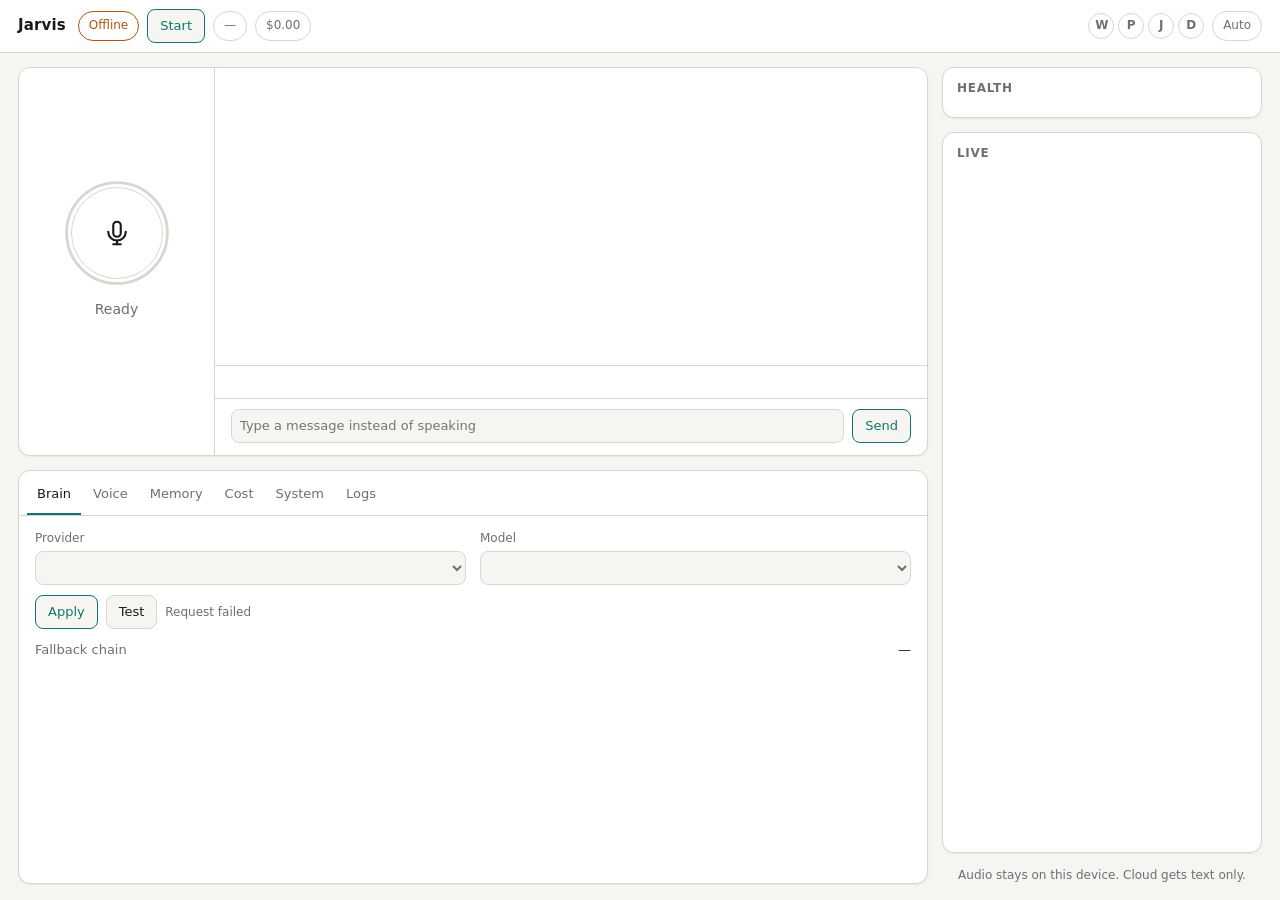
==== aium/jcode-jarvis/index.html @ b458e2fb "aium/jcode-jarvis: third validation pass, hash navigation and aria fixes" ====
<!doctype html>
<html lang="en">
<head>
<meta charset="utf-8">
<meta name="viewport" content="width=device-width, initial-scale=1, viewport-fit=cover">
<meta name="color-scheme" content="light dark">
<link rel="icon" href="data:image/svg+xml,%3Csvg xmlns='http://www.w3.org/2000/svg' viewBox='0 0 24 24'%3E%3Ccircle cx='12' cy='12' r='10' fill='%230f766e'/%3E%3C/svg%3E">
<title>Jarvis</title>
<style>
  :root {
    --bg: #f6f5f2;
    --fg: #171a1c;
    --muted: #6b7075;
    --line: #d9d6d0;
    --surface: #ffffff;
    --accent: #0f766e;
    --accent-soft: #d7efea;
    --amber: #b45309;
    --shadow: 0 1px 2px rgba(0, 0, 0, .06);
    --ease: cubic-bezier(0.23, 1, 0.32, 1);
  }
  @media (prefers-color-scheme: dark) {
    :root {
      --bg: #0f1112;
      --fg: #e8e6e1;
      --muted: #9aa0a6;
      --line: #2a2d2f;
      --surface: #171a1c;
      --accent: #2dd4bf;
      --accent-soft: #123634;
      --amber: #f59e0b;
      --shadow: none;
    }
  }
  * { box-sizing: border-box; }
  html, body { height: 100%; }
  body {
    margin: 0;
    background: var(--bg);
    color: var(--fg);
    font-family: ui-sans-serif, system-ui, -apple-system, "Segoe UI", Roboto, "Helvetica Neue", Arial, sans-serif;
    font-size: 15px;
    line-height: 1.45;
    -webkit-font-smoothing: antialiased;
    overflow: hidden;
  }
  button, input, select { font: inherit; color: inherit; }
  h2 {
    font-size: 12px;
    font-weight: 600;
    letter-spacing: .06em;
    text-transform: uppercase;
    color: var(--muted);
    margin: 0 0 8px;
  }
  .app { height: 100dvh; display: grid; grid-template-rows: auto minmax(0, 1fr); }

  /* top bar */
  .topbar {
    display: flex;
    align-items: center;
    gap: 8px;
    padding: 9px 18px;
    background: var(--surface);
    border-bottom: 1px solid var(--line);
    flex-wrap: wrap;
  }
  .brand { font-weight: 650; letter-spacing: .01em; margin: 0 4px 0 0; font-size: 15px; }
  .spacer { flex: 1; }
  .chip {
    appearance: none;
    display: inline-flex;
    align-items: center;
    gap: 6px;
    border: 1px solid var(--line);
    background: transparent;
    color: var(--muted);
    border-radius: 999px;
    min-height: 30px;
    padding: 0 10px;
    font-size: 12px;
    white-space: nowrap;
  }
  button.chip { cursor: pointer; transition: color 140ms ease, border-color 140ms ease; }
  button.chip:hover { color: var(--fg); border-color: var(--muted); }
  .chip.mono { font-variant-numeric: tabular-nums; }
  #stateChip[data-state="listening"], #stateChip[data-state="speaking"] { color: var(--accent); border-color: var(--accent); }
  #stateChip[data-state="thinking"] { color: var(--fg); }
  #stateChip[data-state="error"] { color: var(--amber); border-color: var(--amber); }
  .dots { display: flex; gap: 4px; align-items: center; }
  .dot {
    appearance: none;
    width: 26px;
    height: 26px;
    border-radius: 50%;
    border: 1px solid var(--line);
    background: transparent;
    color: var(--muted);
    font-size: 12px;
    font-weight: 600;
    cursor: pointer;
    display: grid;
    place-items: center;
    transition: color 140ms ease, border-color 140ms ease;
  }
  .dot[data-ok="true"] { color: var(--accent); border-color: var(--accent); }
  .dot[data-ok="false"] { color: var(--amber); border-color: var(--amber); }
  .dot:hover { border-color: var(--muted); }

  /* shell */
  .workspace {
    width: 100%;
    max-width: 1720px;
    margin: 0 auto;
    padding: 14px 18px 16px;
    display: grid;
    grid-template-columns: minmax(0, 1fr) 320px;
    gap: 14px;
    min-height: 0;
  }
  .workspace > .banner { grid-column: 1 / -1; }
  .main { display: grid; grid-template-rows: minmax(0, 1fr) clamp(300px, 46vh, 460px); gap: 14px; min-height: 0; }
  .card { background: var(--surface); border: 1px solid var(--line); border-radius: 12px; box-shadow: var(--shadow); }

  /* now */
  .now { display: grid; grid-template-columns: 196px minmax(0, 1fr); min-height: 0; overflow: hidden; }
  .voice-pane {
    display: flex;
    flex-direction: column;
    align-items: center;
    justify-content: center;
    gap: 10px;
    padding: 18px 14px;
    border-right: 1px solid var(--line);
    text-align: center;
  }
  .orb-wrap { position: relative; width: 112px; height: 112px; display: grid; place-items: center; }
  .level { position: absolute; inset: 0; transform: rotate(-90deg); pointer-events: none; }
  .level circle { fill: none; stroke-width: 3; }
  .level-track { stroke: var(--line); }
  .level-fill { stroke: var(--accent); stroke-linecap: round; transition: stroke-dashoffset 80ms linear; }
  .orb {
    position: relative;
    width: 92px;
    height: 92px;
    border-radius: 50%;
    border: 1px solid var(--line);
    background: var(--surface);
    color: var(--fg);
    display: grid;
    place-items: center;
    cursor: pointer;
    transition: transform 160ms var(--ease), border-color 200ms ease, background 200ms ease;
    touch-action: manipulation;
  }
  .orb:active { transform: scale(.97); }
  .orb svg { width: 30px; height: 30px; }
  body[data-state="listening"] .orb { border-color: var(--accent); }
  body[data-state="speaking"] .orb { border-color: var(--accent); background: var(--accent-soft); }
  body[data-state="thinking"] .orb::before {
    content: "";
    position: absolute;
    inset: 6px;
    border-radius: 50%;
    border: 2px solid transparent;
    border-top-color: var(--accent);
    animation: spin 1.1s linear infinite;
  }
  body[data-state="error"] .orb { border-color: var(--amber); }
  @keyframes spin { to { transform: rotate(360deg); } }
  .status { font-size: 14px; color: var(--muted); min-height: 20px; }
  .activity { font-size: 12px; color: var(--muted); min-height: 17px; font-variant-numeric: tabular-nums; }
  .voice-pane .act { width: 100%; }

  .convo-pane { display: flex; flex-direction: column; min-height: 0; }
  .transcript { flex: 1; overflow-y: auto; padding: 14px 16px; display: flex; flex-direction: column; gap: 12px; }
  .msg { max-width: 78ch; }
  .msg .who { font-size: 12px; letter-spacing: .06em; text-transform: uppercase; color: var(--muted); margin-bottom: 2px; }
  .msg .body { font-size: 14px; white-space: pre-wrap; overflow-wrap: anywhere; }
  .msg.user .body { color: var(--muted); }
  .msg.jarvis .body { font-size: 15px; }
  .empty { color: var(--muted); font-size: 13px; margin: auto 0; max-width: 44ch; }
  .breakdown {
    display: flex;
    flex-wrap: wrap;
    gap: 4px 16px;
    padding: 8px 16px;
    border-top: 1px solid var(--line);
    font-size: 12px;
    color: var(--muted);
    font-variant-numeric: tabular-nums;
    min-height: 33px;
    align-items: center;
  }
  .breakdown b { font-weight: 600; color: var(--fg); margin-right: 3px; }
  .composer { display: flex; gap: 8px; padding: 10px 16px 12px; border-top: 1px solid var(--line); }
  .composer input { flex: 1; min-width: 0; }

  /* controls */
  select, input[type="text"], input[type="password"], input:not([type]) {
    font-size: 13px;
    background: var(--bg);
    border: 1px solid var(--line);
    border-radius: 8px;
    min-height: 34px;
    padding: 0 8px;
  }
  .act {
    appearance: none;
    font-size: 13px;
    min-height: 34px;
    padding: 0 12px;
    border-radius: 8px;
    border: 1px solid var(--line);
    background: var(--bg);
    color: var(--fg);
    cursor: pointer;
    transition: transform 140ms var(--ease), border-color 140ms ease;
    white-space: nowrap;
  }
  .act:hover { border-color: var(--muted); }
  .act:active { transform: scale(.97); }
  .act:disabled { opacity: .4; cursor: default; }
  .act.primary { border-color: var(--accent); color: var(--accent); }
  .act.danger { color: var(--amber); }
  .act.tiny { min-height: 26px; padding: 0 8px; font-size: 12px; }
  :focus-visible { outline: 2px solid var(--accent); outline-offset: 2px; }

  /* tabs */
  .tabs-card { display: flex; flex-direction: column; min-height: 0; overflow: hidden; }
  .tablist { display: flex; gap: 2px; padding: 6px 8px 0; border-bottom: 1px solid var(--line); overflow-x: auto; }
  .tab {
    appearance: none;
    border: 0;
    background: transparent;
    color: var(--muted);
    font-size: 13px;
    padding: 8px 10px 9px;
    border-bottom: 2px solid transparent;
    cursor: pointer;
    white-space: nowrap;
  }
  .tab:hover { color: var(--fg); }
  .tab[aria-selected="true"] { color: var(--fg); border-bottom-color: var(--accent); }
  .tabpanel { padding: 14px 16px; overflow-y: auto; min-height: 0; flex: 1; }
  .tabpanel[hidden] { display: none; }
  .grid2 { display: grid; grid-template-columns: repeat(auto-fit, minmax(180px, 1fr)); gap: 10px 14px; }
  .field { display: flex; flex-direction: column; gap: 4px; font-size: 12px; color: var(--muted); }
  .field > select, .field > input { width: 100%; }
  .controls { display: flex; gap: 8px; flex-wrap: wrap; align-items: center; margin-top: 10px; }
  .hint { font-size: 12px; color: var(--muted); margin: 0; }
  .rows { display: grid; gap: 3px; }
  .row { display: flex; justify-content: space-between; gap: 12px; font-size: 13px; }
  .row .k { color: var(--muted); display: flex; align-items: center; gap: 6px; }
  .row .v { text-align: right; font-variant-numeric: tabular-nums; overflow-wrap: anywhere; }
  .statrow { display: grid; grid-template-columns: repeat(auto-fit, minmax(120px, 1fr)); gap: 10px; margin-bottom: 12px; }
  .stat { border: 1px solid var(--line); border-radius: 10px; padding: 8px 10px; }
  .stat .k { font-size: 12px; color: var(--muted); text-transform: uppercase; letter-spacing: .06em; }
  .stat .v { font-size: 18px; font-variant-numeric: tabular-nums; }
  .pill { display: inline-block; font-size: 12px; border: 1px solid var(--line); border-radius: 999px; padding: 0 8px; color: var(--muted); }
  .pill.ok { color: var(--accent); border-color: var(--accent); }
  .pill.bad { color: var(--amber); border-color: var(--amber); }
  .chart { display: flex; align-items: flex-end; gap: 8px; height: 92px; padding: 4px 0 0; }
  .chart.empty { align-items: center; }
  .bar { flex: 1; display: flex; flex-direction: column; justify-content: flex-end; align-items: center; gap: 3px; height: 100%; }
  .bar .fill { width: 100%; background: var(--accent-soft); border: 1px solid var(--accent); border-radius: 3px; min-height: 2px; }
  .bar .lbl { font-size: 11px; color: var(--muted); }
  table { border-collapse: collapse; width: 100%; font-size: 12px; font-variant-numeric: tabular-nums; }
  th { text-align: left; font-weight: 600; color: var(--muted); padding: 4px 6px; border-bottom: 1px solid var(--line); }
  td { padding: 4px 6px; border-bottom: 1px solid var(--line); }
  td.num, th.num { text-align: right; }
  .fact-list { list-style: none; margin: 10px 0 0; padding: 0; display: grid; gap: 6px; }
  .fact-list li { display: flex; gap: 8px; align-items: flex-start; justify-content: space-between; padding: 6px 8px; border: 1px solid var(--line); border-radius: 8px; }
  .fact-list .text { font-size: 13px; overflow-wrap: anywhere; }
  .meter { width: 90px; height: 4px; background: var(--line); border-radius: 999px; overflow: hidden; }
  .meter span { display: block; height: 100%; width: 0; background: var(--accent); transition: width 80ms linear; }
  .diag { font-size: 12px; border-top: 1px solid var(--line); margin-top: 12px; padding-top: 8px; display: grid; gap: 2px; }
  .diag .row .v { font-variant-numeric: normal; }

  /* rail */
  .rail { display: grid; grid-template-rows: auto minmax(0, 1fr) auto; gap: 14px; min-height: 0; }
  .rail-card { padding: 12px 14px; min-height: 0; display: flex; flex-direction: column; }
  .feed { overflow-y: auto; min-height: 0; display: grid; gap: 6px; align-content: start; font-size: 12px; }
  .feed .ev { color: var(--muted); overflow-wrap: anywhere; }
  .feed .ev[data-level="warn"] { color: var(--amber); }
  .feed .ev[data-level="error"] { color: var(--amber); font-weight: 600; }
  .feed .ev time { font-variant-numeric: tabular-nums; opacity: .8; margin-right: 6px; }
  .privacy { margin: 0; font-size: 12px; color: var(--muted); text-align: center; }

  .banner {
    display: none;
    border: 1px solid var(--amber);
    color: var(--amber);
    border-radius: 10px;
    padding: 8px 10px;
    font-size: 12px;
  }
  .banner[data-show="true"] { display: block; }

  /* log list */
  .log-list { display: grid; gap: 2px; font-size: 12px; margin-top: 10px; max-height: 180px; overflow: auto; }
  .log-list div { font-variant-numeric: tabular-nums; color: var(--muted); overflow-wrap: anywhere; }
  .log-list div[data-level="error"] { color: var(--amber); font-weight: 600; }
  .log-list div[data-level="warn"] { color: var(--amber); }

  @media (max-width: 1100px) {
    .workspace { grid-template-columns: minmax(0, 1fr) 280px; }
    .now { grid-template-columns: 168px minmax(0, 1fr); }
  }
  @media (max-width: 900px) {
    body { overflow: auto; }
    .app { height: auto; }
    .workspace { grid-template-columns: minmax(0, 1fr); padding: 12px; }
    .main { grid-template-rows: auto auto; }
    .now { grid-template-columns: 1fr; }
    .voice-pane { border-right: 0; border-bottom: 1px solid var(--line); flex-direction: row; flex-wrap: wrap; justify-content: flex-start; text-align: left; }
    .voice-pane .act { width: auto; }
    .transcript { max-height: 45vh; min-height: 180px; }
    .rail { grid-template-rows: auto auto auto; }
    .feed { max-height: 240px; }
    .tabs-card { min-height: 300px; }
  }
  @media (max-width: 600px) {
    .topbar { padding: 8px 12px; gap: 6px; }
    .chip { min-height: 28px; font-size: 12px; padding: 0 8px; }
    .tabpanel { padding: 12px; }
    .breakdown { gap: 2px 10px; }
  }
  @media (prefers-reduced-motion: reduce) {
    *, *::before, *::after { animation-duration: .001ms !important; transition-duration: .001ms !important; }
  }
</style>
</head>
<body data-state="idle">
<div class="app">
  <header class="topbar">
    <h1 class="brand">Jarvis</h1>
    <span id="stateChip" class="chip" data-state="idle">Ready</span>
    <button id="sessionBtn" class="act primary" aria-label="Start session">Start</button>
    <span id="topBrain" class="chip mono" title="Brain">—</span>
    <span id="topSpend" class="chip mono" title="Cloud spend today">$0.00</span>
    <span class="spacer"></span>
    <div class="dots" role="group" aria-label="Subsystem health">
      <button class="dot" id="dotWhisper" data-key="whisper" aria-label="Whisper status">W</button>
      <button class="dot" id="dotPiper" data-key="piper" aria-label="Piper status">P</button>
      <button class="dot" id="dotJcode" data-key="jcode" aria-label="jcode status">J</button>
      <button class="dot" id="dotDb" data-key="db" aria-label="Database status">D</button>
    </div>
    <button id="langChip" class="chip" aria-label="Language, click to cycle">Auto</button>
  </header>

  <main class="workspace">
    <div id="banner" class="banner" role="alert"></div>

    <div class="main">
      <section class="card now" aria-label="Now">
        <div class="voice-pane">
          <div class="orb-wrap">
            <svg class="level" viewBox="0 0 120 120" aria-hidden="true">
              <circle class="level-track" cx="60" cy="60" r="54"></circle>
              <circle id="levelRing" class="level-fill" cx="60" cy="60" r="54" stroke-dasharray="339.3" stroke-dashoffset="339.3"></circle>
            </svg>
            <button id="orb" class="orb" aria-label="Start session">
              <svg viewBox="0 0 24 24" fill="none" stroke="currentColor" stroke-width="1.7" stroke-linecap="round" stroke-linejoin="round" aria-hidden="true">
                <path d="M12 3a3 3 0 0 0-3 3v6a3 3 0 0 0 6 0V6a3 3 0 0 0-3-3z"/>
                <path d="M5 11a7 7 0 0 0 14 0"/>
                <path d="M12 18v3"/>
                <path d="M9 21h6"/>
              </svg>
            </button>
          </div>
          <div id="status" class="status" aria-live="polite">Ready</div>
          <div id="activity" class="activity" aria-live="polite"></div>
          <button id="cancelBtn" class="act danger" hidden>Cancel turn</button>
        </div>

        <div class="convo-pane">
          <div id="transcript" class="transcript" role="log" aria-live="off" aria-label="Conversation"></div>
          <div id="breakdown" class="breakdown" role="group" aria-label="Last turn"></div>
          <div class="composer">
            <input id="textInput" type="text" autocomplete="off" placeholder="Type a message instead of speaking" aria-label="Type a message">
            <button id="sendText" class="act primary">Send</button>
          </div>
        </div>
      </section>

      <section class="card tabs-card" aria-label="Details">
        <div class="tablist" role="tablist" aria-label="Detail sections">
          <button class="tab" id="tab-brain" role="tab" data-tab="brain" aria-selected="true" aria-controls="panel-brain">Brain</button>
          <button class="tab" id="tab-voice" role="tab" data-tab="voice" aria-selected="false" aria-controls="panel-voice" tabindex="-1">Voice</button>
          <button class="tab" id="tab-memory" role="tab" data-tab="memory" aria-selected="false" aria-controls="panel-memory" tabindex="-1">Memory</button>
          <button class="tab" id="tab-cost" role="tab" data-tab="cost" aria-selected="false" aria-controls="panel-cost" tabindex="-1">Cost</button>
          <button class="tab" id="tab-system" role="tab" data-tab="system" aria-selected="false" aria-controls="panel-system" tabindex="-1">System</button>
          <button class="tab" id="tab-logs" role="tab" data-tab="logs" aria-selected="false" aria-controls="panel-logs" tabindex="-1">Logs</button>
        </div>

        <div id="panel-brain" class="tabpanel" role="tabpanel" aria-labelledby="tab-brain">
          <div class="grid2">
            <label class="field">Provider<select id="provider" aria-label="Provider"></select></label>
            <label class="field">Model<select id="modelSel" aria-label="Model"></select></label>
          </div>
          <div class="controls">
            <button id="applyBrain" class="act primary">Apply</button>
            <button id="testBrain" class="act">Test</button>
            <span id="brainStatus" class="hint"></span>
          </div>
          <div class="rows" style="margin-top:12px">
            <div class="row"><span class="k">Fallback chain</span><span id="brainFallback" class="v">—</span></div>
          </div>
        </div>

        <div id="panel-voice" class="tabpanel" role="tabpanel" aria-labelledby="tab-voice" hidden>
          <div class="grid2">
            <label class="field">Default language
              <select id="langSel" aria-label="Default language">
                <option value="auto">Auto detect</option>
                <option value="en">English</option>
                <option value="fr">French</option>
              </select>
            </label>
            <label class="field">Speech output
              <select id="ttsSel" aria-label="Speech output">
                <option value="on">Speak replies</option>
                <option value="off">Text only</option>
              </select>
            </label>
            <label class="field">English voice<input id="voiceEn" type="text" placeholder="default" aria-label="English voice name"></label>
            <label class="field">French voice<input id="voiceFr" type="text" placeholder="default" aria-label="French voice name"></label>
          </div>
          <div class="controls">
            <button id="saveVoice" class="act primary">Save</button>
            <span id="voiceStatus" class="hint"></span>
          </div>
          <div class="rows" style="margin-top:12px">
            <div class="row"><span class="k">Whisper model</span><span id="voiceModel" class="v">—</span></div>
            <div class="row"><span class="k">Profile</span><span id="voiceProfile" class="v">—</span></div>
            <div class="row"><span class="k">Microphone</span><select id="micSel" aria-label="Microphone device" style="max-width:60%"></select></div>
            <div class="row"><span class="k">Input level</span><span class="meter" aria-hidden="true"><span id="micBar"></span></span></div>
          </div>
          <div id="micDiag" class="diag"></div>
        </div>

        <div id="panel-memory" class="tabpanel" role="tabpanel" aria-labelledby="tab-memory" hidden>
          <div class="controls">
            <input id="newFact" type="text" placeholder="Add a fact, e.g. my sister is Ana" aria-label="New fact" style="flex:1;min-width:180px">
            <button id="addFact" class="act primary">Add</button>
            <button id="exportFacts" class="act">Export</button>
            <button id="forgetAll" class="act danger">Forget all</button>
          </div>
          <p id="memoryStatus" class="hint"></p>
          <ul id="factList" class="fact-list"></ul>
        </div>

        <div id="panel-cost" class="tabpanel" role="tabpanel" aria-labelledby="tab-cost" hidden>
          <div class="statrow">
            <div class="stat"><div class="k">Today</div><div class="v" id="costToday">—</div></div>
            <div class="stat"><div class="k">Session</div><div class="v" id="costSession">—</div></div>
            <div class="stat"><div class="k">Last turn</div><div class="v" id="costLast">—</div></div>
          </div>
          <h2>Last 7 days</h2>
          <div id="costChart" class="chart" role="img" aria-label="Cost per day, last 7 days"></div>
          <h2 style="margin-top:14px">Recent turns</h2>
          <div class="table-wrap" style="overflow-x:auto">
            <table>
              <thead><tr><th>Time</th><th>Model</th><th class="num">Total</th><th class="num">Tokens</th><th class="num">Cost</th></tr></thead>
              <tbody id="costTable"></tbody>
            </table>
          </div>
        </div>

        <div id="panel-system" class="tabpanel" role="tabpanel" aria-labelledby="tab-system" hidden>
          <div id="sysRows" class="rows"></div>
          <div class="controls">
            <button id="exportAll" class="act">Export all data</button>
          </div>
          <h2 style="margin-top:14px">Access token</h2>
          <div class="controls">
            <input id="tokenInput" type="password" autocomplete="off" placeholder="Only if configured" aria-label="Access token" style="flex:1;min-width:180px">
            <button id="saveToken" class="act">Save</button>
          </div>
          <p class="hint">Used only when the server sets JARVIS_TOKEN.</p>
        </div>

        <div id="panel-logs" class="tabpanel" role="tabpanel" aria-labelledby="tab-logs" hidden>
          <div class="controls">
            <select id="logLevel" aria-label="Filter by level">
              <option value="all">All levels</option>
              <option value="error">Errors</option>
              <option value="warn">Warnings</option>
              <option value="info">Info</option>
            </select>
            <button id="refreshLogs" class="act">Refresh</button>
            <button id="copyLogs" class="act">Copy</button>
            <span id="logStatus" class="hint"></span>
          </div>
          <div id="logList" class="log-list"></div>
        </div>
      </section>
    </div>

    <aside class="rail">
      <section class="card rail-card" aria-label="Health">
        <h2>Health</h2>
        <div id="healthRows" class="rows"></div>
      </section>
      <section class="card rail-card" aria-label="Live activity">
        <h2>Live</h2>
        <div id="eventFeed" class="feed" role="log" aria-live="off"></div>
      </section>
      <p class="privacy">Audio stays on this device. Cloud gets text only.</p>
    </aside>
  </main>
</div>

<script>
(() => {
  "use strict";
  const $ = (id) => document.getElementById(id);
  const THRESHOLD = 0.025;
  const SILENCE_FRAMES = 6;
  const MIN_FRAMES = 3;
  const MAX_FRAMES = 120;
  const RING = 2 * Math.PI * 54;

  const state = {
    enabled: false,
    ui: "idle",
    lang: "auto",
    settings: null,
    status: null,
    health: null,
    events: [],
    turns: [],
    liveUser: "",
    liveReply: "",
    ctx: null,
    stream: null,
    source: null,
    processor: null,
    frames: [],
    speaking: false,
    silence: 0,
    lastDone: null,
    audioQueue: [],
    playing: false,
    fallbackCount: 0,
    currentAudio: null,
    turnAbort: null,
    token: localStorage.getItem("jarvis_token") || "",
    sampleRate: 16000,
    stageTimer: null,
    stageStart: 0,
    lastStage: "",
    level: 0,
    deviceId: localStorage.getItem("jarvis_device") || "",
    lastMicError: "",
    tab: "brain",
    pollTimer: null,
  };

  const icons = {
    idle: '<svg viewBox="0 0 24 24" fill="none" stroke="currentColor" stroke-width="1.7" stroke-linecap="round" stroke-linejoin="round" aria-hidden="true"><path d="M12 3a3 3 0 0 0-3 3v6a3 3 0 0 0 6 0V6a3 3 0 0 0-3-3z"/><path d="M5 11a7 7 0 0 0 14 0"/><path d="M12 18v3"/><path d="M9 21h6"/></svg>',
    listening: '<svg viewBox="0 0 24 24" fill="none" stroke="currentColor" stroke-width="1.7" stroke-linecap="round" stroke-linejoin="round" aria-hidden="true"><path d="M12 3a3 3 0 0 0-3 3v6a3 3 0 0 0 6 0V6a3 3 0 0 0-3-3z"/><path d="M5 11a7 7 0 0 0 14 0"/><path d="M12 18v3"/><path d="M9 21h6"/></svg>',
    thinking: '<svg viewBox="0 0 24 24" fill="none" stroke="currentColor" stroke-width="1.7" stroke-linecap="round" stroke-linejoin="round" aria-hidden="true"><path d="M12 3a3 3 0 0 0-3 3v6a3 3 0 0 0 6 0V6a3 3 0 0 0-3-3z"/><path d="M5 11a7 7 0 0 0 14 0"/><path d="M12 18v3"/><path d="M9 21h6"/></svg>',
    speaking: '<svg viewBox="0 0 24 24" fill="none" stroke="currentColor" stroke-width="1.7" stroke-linecap="round" stroke-linejoin="round" aria-hidden="true"><path d="M4 9v6h4l5 4V5L8 9H4z"/><path d="M16 8.5a5 5 0 0 1 0 7"/><path d="M19 6a9 9 0 0 1 0 12"/></svg>',
  };

  function setState(ui, text) {
    state.ui = ui;
    document.body.dataset.state = ui;
    $("status").textContent = text;
    $("stateChip").textContent = text;
    $("stateChip").dataset.state = ui;
    $("orb").setAttribute("aria-label", ui === "idle" ? "Start session" : "End session");
    $("orb").innerHTML = icons[ui] || icons.idle;
    $("sessionBtn").textContent = state.enabled ? "Stop" : "Start";
    $("sessionBtn").setAttribute("aria-label", state.enabled ? "Stop session" : "Start session");
    $("cancelBtn").hidden = ui !== "thinking";
    if (ui !== "thinking") {
      stopStageTimer();
      $("activity").textContent = "";
    }
  }

  function showBanner(message) {
    const el = $("banner");
    el.textContent = message;
    el.dataset.show = message ? "true" : "false";
  }

  function money(value) {
    if (value === null || value === undefined) return "—";
    if (value === 0) return "$0.00";
    if (value < 0.0001) return "<$0.0001";
    return "~$" + value.toFixed(value < 0.01 ? 6 : 4).replace(/0+$/, "").replace(/\.$/, "");
  }

  function num(value) {
    const n = Number(value || 0);
    if (n >= 1000000) return (n / 1000000).toFixed(1) + "M";
    if (n >= 1000) return (n / 1000).toFixed(1) + "k";
    return String(n);
  }

  function ms(value) {
    const n = Number(value || 0);
    return n >= 1000 ? (n / 1000).toFixed(1) + "s" : n + "ms";
  }

  function bytes(value) {
    const n = Number(value || 0);
    if (n >= 1048576) return (n / 1048576).toFixed(1) + " MB";
    if (n >= 1024) return (n / 1024).toFixed(0) + " kB";
    return n + " B";
  }

  function uptime(seconds) {
    const s = Number(seconds || 0);
    if (s >= 86400) return Math.floor(s / 86400) + "d " + Math.floor((s % 86400) / 3600) + "h";
    if (s >= 3600) return Math.floor(s / 3600) + "h " + Math.floor((s % 3600) / 60) + "m";
    if (s >= 60) return Math.floor(s / 60) + "m";
    return s + "s";
  }

  async function api(path, options = {}) {
    const headers = new Headers(options.headers || {});
    if (state.token) headers.set("Authorization", "Bearer " + state.token);
    const init = { ...options, headers };
    if (options.body && !headers.has("Content-Type") && typeof options.body === "string") {
      headers.set("Content-Type", "application/json");
    }
    const response = await fetch(path, init);
    if (response.status === 401) {
      showBanner("Access token needed. Open System and save it.");
      throw new Error("Unauthorized");
    }
    if (!response.ok) {
      let message = "Request failed";
      try { message = (await response.json()).error || message; } catch (_) {}
      throw new Error(message);
    }
    return response;
  }

  async function download(path, filename) {
    const response = await api(path);
    const blob = await response.blob();
    const url = URL.createObjectURL(blob);
    const link = document.createElement("a");
    link.href = url;
    link.download = filename;
    document.body.appendChild(link);
    link.click();
    link.remove();
    setTimeout(() => URL.revokeObjectURL(url), 2000);
  }

  /* ---------- transcript ---------- */

  function messageEl(role, text, live) {
    const wrap = document.createElement("div");
    wrap.className = "msg " + (role === "assistant" ? "jarvis" : role);
    const who = document.createElement("div");
    who.className = "who";
    who.textContent = role === "assistant" ? "Jarvis" : role === "user" ? "You" : role;
    const body = document.createElement("div");
    body.className = "body";
    if (live) body.id = "liveReplyBody";
    body.textContent = text;
    wrap.append(who, body);
    return wrap;
  }

  function nearBottom(box) {
    return box.scrollHeight - box.scrollTop - box.clientHeight < 48;
  }

  function renderTranscript() {
    const box = $("transcript");
    const stick = nearBottom(box);
    box.innerHTML = "";
    if (!state.turns.length && !state.liveUser && !state.liveReply) {
      const empty = document.createElement("p");
      empty.className = "empty";
      empty.textContent = "Press Start or Space, then speak. You can also type below.";
      box.appendChild(empty);
      return;
    }
    state.turns.forEach((turn) => box.appendChild(messageEl(turn.role, turn.text)));
    if (state.liveUser) box.appendChild(messageEl("user", state.liveUser));
    if (state.liveReply) box.appendChild(messageEl("assistant", state.liveReply, true));
    if (stick) box.scrollTop = box.scrollHeight;
  }

  function updateBreakdown(turn) {
    const el = $("breakdown");
    const data = turn || state.lastDone || [...state.turns].reverse().find((t) => t.role === "assistant");
    if (!data) { el.textContent = ""; return; }
    const t = data.timings || data;
    const usage = data.usage || data;
    const input = usage.input_tokens || 0;
    const output = usage.output_tokens || 0;
    const parts = [
      ["STT", ms(t.stt_ms)],
      ["first token", ms(t.ttft_ms)],
      ["total", ms(t.total_ms)],
      ["tokens", num(input + output)],
      ["cost", money(data.cost_usd)],
      ["brain", (data.provider || "—") + "/" + (data.model || "—")],
    ];
    el.innerHTML = "";
    parts.forEach(([key, value]) => {
      const span = document.createElement("span");
      const bold = document.createElement("b");
      bold.textContent = key;
      span.append(bold, document.createTextNode(value));
      el.appendChild(span);
    });
  }

  /* ---------- mic + session ---------- */

  function setLevel(value) {
    const level = Math.max(0, Math.min(1, value));
    state.level = level;
    const ring = $("levelRing");
    ring.style.strokeDasharray = String(RING);
    ring.style.strokeDashoffset = String(RING * (1 - level * 0.92));
    $("micBar").style.width = Math.round(level * 100) + "%";
  }

  async function startSession(forceDefault = false) {
    if (state.enabled) return;
    showBanner("");
    if (!window.isSecureContext) {
      const message = "Browsers allow the microphone only on https:// or localhost. Open this page at http://localhost" + (location.port ? ":" + location.port : "") + " on the server, or serve it over HTTPS.";
      state.lastMicError = message;
      setState("error", "Microphone blocked");
      showBanner(message);
      refreshMicDiag();
      return;
    }
    try {
      if (!navigator.mediaDevices?.getUserMedia) throw new Error("Microphone is not available in this browser.");
      const audio = { echoCancellation: true, noiseSuppression: true, autoGainControl: true, channelCount: 1 };
      if (state.deviceId && !forceDefault) audio.deviceId = { exact: state.deviceId };
      const stream = await navigator.mediaDevices.getUserMedia({ audio });
      state.stream = stream;
      state.ctx = new (window.AudioContext || window.webkitAudioContext)({ sampleRate: 16000 });
      await state.ctx.resume();
      state.sampleRate = state.ctx.sampleRate;
      state.source = state.ctx.createMediaStreamSource(stream);
      state.processor = state.ctx.createScriptProcessor(2048, 1, 1);
      state.processor.onaudioprocess = onAudio;
      state.source.connect(state.processor);
      state.processor.connect(state.ctx.destination);
      state.enabled = true;
      state.frames = [];
      state.speaking = false;
      state.silence = 0;
      state.lastMicError = "";
      setState("listening", "Listening");
      await api("/api/session", { method: "POST", body: JSON.stringify({ enabled: true }) });
      refreshMics();
      refreshMicDiag();
    } catch (error) {
      stopCapture();
      if (!forceDefault && state.deviceId && (error.name === "OverconstrainedError" || error.name === "NotFoundError")) {
        state.deviceId = "";
        localStorage.removeItem("jarvis_device");
        refreshMics();
        return startSession(true);
      }
      state.enabled = false;
      setLevel(0);
      setState("error", "Microphone blocked");
      state.lastMicError = (error.name ? error.name + ": " : "") + (error.message || "unknown error");
      const denied = error.name === "NotAllowedError" || error.name === "SecurityError";
      showBanner(denied
        ? "Microphone blocked. Allow it in site settings. If this page is embedded in another app, open it in its own tab."
        : (error.message || "Allow microphone access in the browser."));
      refreshMicDiag();
    }
  }

  async function stopSession() {
    if (!state.enabled) return;
    state.enabled = false;
    stopCapture();
    stopPlayback();
    setLevel(0);
    setState("idle", "Ready");
    try { await api("/api/session", { method: "POST", body: JSON.stringify({ enabled: false }) }); } catch (_) {}
  }

  function toggleSession() {
    if (state.enabled) stopSession(); else startSession();
  }

  function stopCapture() {
    if (state.processor) { try { state.processor.disconnect(); } catch (_) {} }
    if (state.source) { try { state.source.disconnect(); } catch (_) {} }
    if (state.stream) state.stream.getTracks().forEach((track) => track.stop());
    if (state.ctx) { try { state.ctx.close(); } catch (_) {} }
    state.processor = null;
    state.source = null;
    state.stream = null;
    state.ctx = null;
    state.frames = [];
    state.speaking = false;
    state.silence = 0;
  }

  function resample(input, from, to) {
    if (from === to) return input;
    const ratio = from / to;
    const length = Math.floor(input.length / ratio);
    const out = new Float32Array(length);
    for (let i = 0; i < length; i += 1) {
      const position = i * ratio;
      const index = Math.floor(position);
      const fraction = position - index;
      const a = input[index] || 0;
      const b = input[index + 1] || a;
      out[i] = a + (b - a) * fraction;
    }
    return out;
  }

  function onAudio(event) {
    if (!state.enabled || !state.processor) return;
    const raw = event.inputBuffer.getChannelData(0);
    const input = state.sampleRate === 16000 ? raw : resample(raw, state.sampleRate, 16000);
    const output = event.outputBuffer.getChannelData(0);
    output.fill(0);
    let sum = 0;
    const pcm = new Int16Array(input.length);
    for (let i = 0; i < input.length; i += 1) {
      const sample = Math.max(-1, Math.min(1, input[i]));
      pcm[i] = sample < 0 ? sample * 0x8000 : sample * 0x7fff;
      sum += sample * sample;
    }
    const rms = Math.sqrt(sum / input.length);
    setLevel(state.level * 0.7 + Math.min(1, rms * 4) * 0.3);

    if (state.ui === "speaking" && rms > 0.04) {
      stopPlayback();
      if (state.turnAbort) {
        state.turnAbort.abort();
        state.turnAbort = null;
      }
      api("/api/cancel", { method: "POST" }).catch(() => {});
      setState("listening", "Listening");
      state.frames = [];
      state.speaking = false;
      state.silence = 0;
    }
    if (state.ui === "thinking") return;

    if (rms > THRESHOLD) {
      state.speaking = true;
      state.silence = 0;
      state.frames.push(pcm);
      if (state.frames.length > MAX_FRAMES) finalizeUtterance();
    } else if (state.speaking) {
      state.silence += 1;
      state.frames.push(pcm);
      if (state.silence >= SILENCE_FRAMES) finalizeUtterance();
    }
  }

  function finalizeUtterance() {
    const frames = state.frames;
    state.frames = [];
    state.speaking = false;
    state.silence = 0;
    if (frames.length < MIN_FRAMES) return;
    let length = 0;
    frames.forEach((frame) => { length += frame.length; });
    const pcm = new Int16Array(length);
    let offset = 0;
    frames.forEach((frame) => { pcm.set(frame, offset); offset += frame.length; });
    setState("thinking", "Thinking");
    startStageTimer("Transcribing");
    sendTurn(pcm, null);
  }

  /* ---------- turn ---------- */

  async function sendTurn(pcm, text) {
    if (state.turnAbort) state.turnAbort.abort();
    const controller = new AbortController();
    state.turnAbort = controller;
    state.liveUser = "";
    state.liveReply = "";
    renderTranscript();
    let reply = "";
    let lang = state.lang;
    try {
      const headers = { "X-Lang": state.lang, "Accept": "text/event-stream" };
      let body;
      if (pcm) {
        headers["Content-Type"] = "application/octet-stream";
        body = pcm.buffer;
      } else {
        headers["Content-Type"] = "application/json";
        body = JSON.stringify({ text, lang: state.lang });
      }
      const response = await api("/api/turn?stream=1", { method: "POST", headers, body, signal: controller.signal });
      const reader = response.body.getReader();
      const decoder = new TextDecoder();
      let buffer = "";
      while (true) {
        const { value, done } = await reader.read();
        if (done) break;
        buffer += decoder.decode(value, { stream: true });
        let index;
        while ((index = buffer.indexOf("\n\n")) >= 0) {
          const block = buffer.slice(0, index);
          buffer = buffer.slice(index + 2);
          for (const line of block.split("\n")) {
            if (!line.startsWith("data:")) continue;
            const data = line.slice(5).trim();
            if (!data) continue;
            let event;
            try { event = JSON.parse(data); } catch (_) { continue; }
            if (event.type === "transcript") {
              lang = event.lang || lang;
              state.liveUser = event.text;
              renderTranscript();
            } else if (event.type === "stage") {
              startStageTimer(event.stage === "transcribing" ? "Transcribing" : "Thinking");
            } else if (event.type === "delta") {
              reply += event.text || "";
              state.liveReply = reply;
              const live = $("liveReplyBody");
              if (live) {
                const box = $("transcript");
                const stick = nearBottom(box);
                live.textContent = reply;
                if (stick) box.scrollTop = box.scrollHeight;
              } else {
                renderTranscript();
              }
            } else if (event.type === "sentence") {
              if (event.audio) enqueueAudio(event.audio);
              else if (state.settings?.tts !== false) speakFallback(event.text, lang);
            } else if (event.type === "done") {
              reply = event.reply || reply;
              state.liveUser = "";
              state.liveReply = "";
              state.lastDone = event;
              updateBreakdown(event);
              $("topSpend").textContent = money(event.session_cost_usd);
              clearActivity();
              if (event.action === "end") stopSession();
              else if (event.action === "stop") stopPlayback();
              else maybeIdle();
              await refreshHistory();
              refreshStatusSoon();
            } else if (event.type === "error") {
              showBanner(event.message || "Jarvis could not answer.");
              state.liveReply = "";
              clearActivity();
              setState(state.enabled ? "listening" : "idle", state.enabled ? "Listening" : "Ready");
            }
          }
        }
      }
    } catch (error) {
      if (error.name === "AbortError") return;
      showBanner(error.message || "Request failed.");
      state.liveReply = "";
      clearActivity();
      setState(state.enabled ? "listening" : "idle", state.enabled ? "Listening" : "Ready");
    } finally {
      if (state.turnAbort === controller) state.turnAbort = null;
    }
  }

  function cancelTurn() {
    if (state.turnAbort) {
      state.turnAbort.abort();
      state.turnAbort = null;
    }
    api("/api/cancel", { method: "POST" }).catch(() => {});
    stopPlayback();
    state.liveReply = "";
    clearActivity();
    setState(state.enabled ? "listening" : "idle", state.enabled ? "Listening" : "Ready");
  }

  function startStageTimer(label) {
    stopStageTimer();
    state.stageStart = performance.now();
    state.lastStage = label || "";
    const tick = () => {
      const elapsed = (performance.now() - state.stageStart) / 1000;
      $("activity").textContent = (state.lastStage || "Thinking") + " " + elapsed.toFixed(1) + "s";
    };
    tick();
    state.stageTimer = setInterval(tick, 100);
  }

  function stopStageTimer() {
    if (state.stageTimer) clearInterval(state.stageTimer);
    state.stageTimer = null;
  }

  function clearActivity() {
    stopStageTimer();
    $("activity").textContent = "";
  }

  /* ---------- playback ---------- */

  function enqueueAudio(base64) {
    try {
      const binary = atob(base64);
      const bytes = new Uint8Array(binary.length);
      for (let i = 0; i < binary.length; i += 1) bytes[i] = binary.charCodeAt(i);
      const url = URL.createObjectURL(new Blob([bytes], { type: "audio/wav" }));
      state.audioQueue.push(url);
      playNext();
    } catch (_) {}
  }

  function playNext() {
    if (state.playing) return;
    if (!state.audioQueue.length) {
      maybeIdle();
      return;
    }
    const url = state.audioQueue.shift();
    state.playing = true;
    state.frames = [];
    state.speaking = false;
    state.silence = 0;
    setState("speaking", "Speaking");
    const audio = new Audio(url);
    state.currentAudio = audio;
    audio.onended = () => {
      URL.revokeObjectURL(url);
      state.playing = false;
      state.currentAudio = null;
      playNext();
    };
    audio.onerror = () => {
      URL.revokeObjectURL(url);
      state.playing = false;
      state.currentAudio = null;
      playNext();
    };
    audio.play().catch(() => {
      state.playing = false;
      state.currentAudio = null;
      playNext();
    });
  }

  function speakFallback(text, lang) {
    if (!("speechSynthesis" in window)) return;
    state.frames = [];
    state.speaking = false;
    state.silence = 0;
    state.fallbackCount += 1;
    state.playing = true;
    setState("speaking", "Speaking");
    const utterance = new SpeechSynthesisUtterance(text);
    utterance.lang = lang === "fr" ? "fr-FR" : "en-US";
    utterance.onend = () => {
      state.fallbackCount = Math.max(0, state.fallbackCount - 1);
      if (state.fallbackCount === 0) state.playing = false;
      maybeIdle();
    };
    utterance.onerror = utterance.onend;
    window.speechSynthesis.speak(utterance);
  }

  function maybeIdle() {
    if (state.playing || state.audioQueue.length || state.fallbackCount) return;
    setState(state.enabled ? "listening" : "idle", state.enabled ? "Listening" : "Ready");
  }

  function stopPlayback() {
    state.audioQueue = [];
    state.fallbackCount = 0;
    if (state.currentAudio) {
      try { state.currentAudio.pause(); } catch (_) {}
      state.currentAudio = null;
    }
    state.playing = false;
    if ("speechSynthesis" in window) window.speechSynthesis.cancel();
    maybeIdle();
  }

  /* ---------- data refresh ---------- */

  let statusTimer = null;
  function refreshStatusSoon() {
    if (statusTimer) return;
    statusTimer = setTimeout(() => {
      statusTimer = null;
      refreshStatus();
    }, 400);
  }

  async function refreshStatus() {
    try {
      const data = await (await api("/api/status")).json();
      state.status = data;
      $("topBrain").textContent = (data.brain?.provider || "—") + "/" + (data.brain?.model || "—");
      $("topSpend").textContent = money(data.spend_today ?? data.cost_usd);
      if ($("stateChip").textContent === "Offline") {
        const labels = { idle: "Ready", listening: "Listening", thinking: "Thinking", speaking: "Speaking", error: "Microphone blocked" };
        $("stateChip").textContent = labels[state.ui] || "Ready";
        $("stateChip").dataset.state = state.ui;
      }
      if (!data.brain) return;
      const rows = [
        ["State", data.state],
        ["Session", data.session_id],
        ["Turns", data.turns],
        ["Facts", data.facts],
        ["Profile", data.profile],
        ["Version", data.version || "—"],
        ["Arch", data.arch || "—"],
        ["Uptime", data.uptime_s !== undefined ? uptime(data.uptime_s) : "—"],
        ["Database", bytes(data.db_bytes)],
        ["Started", data.started_at || "—"],
        ["Brain", (data.brain.provider || "—") + "/" + (data.brain.model || "—")],
      ];
      $("sysRows").innerHTML = "";
      rows.forEach(([key, value]) => $("sysRows").appendChild(rowEl(key, value)));
    } catch (_) {
      $("stateChip").textContent = "Offline";
      $("stateChip").dataset.state = "error";
    }
  }

  function rowEl(key, value, node) {
    const row = document.createElement("div");
    row.className = "row";
    const k = document.createElement("span");
    k.className = "k";
    k.textContent = key;
    const v = document.createElement("span");
    v.className = "v";
    if (node) v.appendChild(node); else v.textContent = value === undefined || value === null || value === "" ? "—" : String(value);
    row.append(k, v);
    return row;
  }

  async function refreshHealth() {
    try {
      const data = await (await api("/api/health")).json();
      state.health = data;
      const items = [["whisper", "Whisper", "dotWhisper"], ["piper", "Piper", "dotPiper"], ["jcode", "jcode", "dotJcode"], ["db", "Database", "dotDb"]];
      $("healthRows").innerHTML = "";
      items.forEach(([key, label, dotId]) => {
        const ok = Boolean(data[key]);
        const dot = $(dotId);
        dot.dataset.ok = String(ok);
        dot.setAttribute("aria-label", label + ": " + (ok ? "ok" : "off"));
        const pill = document.createElement("span");
        pill.className = "pill " + (ok ? "ok" : "bad");
        pill.textContent = ok ? "ok" : "off";
        $("healthRows").appendChild(rowEl(label, "", pill));
      });
      const brain = document.createElement("div");
      brain.className = "row";
      brain.innerHTML = '<span class="k">Brain</span><span class="v">' + escapeHtml(data.brain || "—") + "</span>";
      $("healthRows").appendChild(brain);
    } catch (_) {}
  }

  function escapeHtml(text) {
    return String(text).replace(/[&<>"']/g, (c) => ({ "&": "&amp;", "<": "&lt;", ">": "&gt;", '"': "&quot;", "'": "&#39;" }[c]));
  }

  async function refreshEvents() {
    try {
      const data = await (await api("/api/events")).json();
      state.events = data.events || [];
      const feed = $("eventFeed");
      feed.innerHTML = "";
      state.events.slice(0, 40).forEach((event) => {
        const row = document.createElement("div");
        row.className = "ev";
        row.dataset.level = event.level || "info";
        const time = document.createElement("time");
        time.textContent = (event.ts || "").slice(11, 19);
        row.append(time, document.createTextNode(event.event + (event.detail ? " · " + event.detail : "")));
        feed.appendChild(row);
      });
      renderLogs();
      $("logStatus").textContent = state.events.length + " events";
      if (!state.events.length) {
        const empty = document.createElement("p");
        empty.className = "hint";
        empty.textContent = "No activity yet. Turns and supervisor messages appear here.";
        feed.appendChild(empty);
      }
    } catch (_) {}
  }

  function renderLogs() {
    const level = $("logLevel").value;
    const list = $("logList");
    list.innerHTML = "";
    state.events.filter((event) => level === "all" || event.level === level).forEach((event) => {
      const row = document.createElement("div");
      row.dataset.level = event.level || "info";
      row.textContent = (event.ts || "").slice(11, 19) + " " + (event.level || "info").toUpperCase() + " " + event.event + (event.detail ? " · " + event.detail : "");
      list.appendChild(row);
    });
    if (!list.children.length) list.textContent = "No events at this level.";
  }

  async function refreshHistory() {
    try {
      const data = await (await api("/api/history?limit=50")).json();
      state.turns = data.turns || [];
      renderTranscript();
      updateBreakdown();
    } catch (_) {}
  }

  async function refreshBrain(provider) {
    try {
      const suffix = provider ? "?provider=" + encodeURIComponent(provider) : "";
      const data = await (await api("/api/brain" + suffix)).json();
      const providers = (data.providers || []).map((line) => {
        const parts = line.split("\t");
        return { id: parts[0], label: parts[1] || parts[0] };
      });
      fillSelect($("provider"), providers, data.config?.provider || "");
      fillSelect($("modelSel"), (data.models || []).map((m) => ({ value: m, label: m })), data.config?.model || "");
      $("brainStatus").textContent = "Current: " + (data.config?.provider || "—") + "/" + (data.config?.model || "—");
      $("brainFallback").textContent = (data.config?.fallback || []).join(", ") || "none";
    } catch (error) {
      $("brainStatus").textContent = error.message;
    }
  }

  function fillSelect(select, items, current) {
    select.innerHTML = "";
    const seen = new Set();
    if (current && !items.some((item) => item.value === current)) {
      items = [{ value: current, label: current + " (current)" }, ...items];
    }
    items.forEach((item) => {
      if (seen.has(item.value)) return;
      seen.add(item.value);
      const option = document.createElement("option");
      option.value = item.value;
      option.textContent = item.label;
      if (item.value === current) option.selected = true;
      select.appendChild(option);
    });
    if (!items.length) {
      const option = document.createElement("option");
      option.value = current || "";
      option.textContent = current || "—";
      select.appendChild(option);
    }
  }

  async function refreshSettings() {
    try {
      const data = await (await api("/api/settings")).json();
      state.settings = data;
      state.lang = data.lang || "auto";
      $("langChip").textContent = state.lang === "auto" ? "Auto" : state.lang.toUpperCase();
      $("langSel").value = state.lang;
      $("ttsSel").value = data.tts === false ? "off" : "on";
      $("voiceEn").value = data.voice_en || "";
      $("voiceFr").value = data.voice_fr || "";
      $("voiceModel").textContent = data.whisper_model || "—";
      $("voiceProfile").textContent = data.profile || "—";
    } catch (_) {}
  }

  async function saveSettings(partial) {
    try {
      const data = await (await api("/api/settings", { method: "POST", body: JSON.stringify(partial) })).json();
      state.settings = data;
      state.lang = data.lang || state.lang;
      $("langChip").textContent = state.lang === "auto" ? "Auto" : state.lang.toUpperCase();
      $("voiceStatus").textContent = "Saved. Applies to the next turn.";
      return data;
    } catch (error) {
      $("voiceStatus").textContent = error.message;
      showBanner(error.message);
      return null;
    }
  }

  async function refreshCost() {
    try {
      const cost = await (await api("/api/cost?days=7")).json();
      $("costToday").textContent = money(cost.today);
      $("costSession").textContent = money(cost.session);
      $("costLast").textContent = money(cost.last);
      const days = cost.days || [];
      const total = days.reduce((sum, day) => sum + Number(day.cost_usd || 0), 0);
      $("costChart").innerHTML = "";
      $("costChart").classList.toggle("empty", total <= 0);
      if (total <= 0) {
        const empty = document.createElement("p");
        empty.className = "hint";
        empty.textContent = "No cloud spend in the last 7 days. Local speech and routing are free.";
        $("costChart").appendChild(empty);
      }
      const max = Math.max(0.000001, ...days.map((d) => Number(d.cost_usd || 0)));
      if (total > 0) days.forEach((day) => {
        const bar = document.createElement("div");
        bar.className = "bar";
        bar.title = day.date + ": " + money(day.cost_usd) + " · " + day.turns + " turns";
        const fill = document.createElement("div");
        fill.className = "fill";
        fill.style.height = Math.max(2, Math.round((Number(day.cost_usd || 0) / max) * 68)) + "px";
        fill.style.display = Number(day.cost_usd || 0) > 0 ? "" : "none";
        const label = document.createElement("div");
        label.className = "lbl";
        label.textContent = (day.date || "").slice(5);
        bar.append(fill, label);
        $("costChart").appendChild(bar);
      });
      const history = await (await api("/api/history?limit=100&all=1")).json();
      const rows = (history.turns || []).filter((turn) => turn.role === "assistant").slice(-20).reverse();
      const body = $("costTable");
      body.innerHTML = "";
      rows.forEach((turn) => {
        const tr = document.createElement("tr");
        const tokens = (Number(turn.input_tokens) || 0) + (Number(turn.output_tokens) || 0);
        [[(turn.ts || "").slice(11, 19)], [(turn.provider || "") + "/" + (turn.model || "")], [ms(turn.total_ms), "num"], [num(tokens), "num"], [money(turn.cost_usd), "num"]].forEach(([value, cls]) => {
          const td = document.createElement("td");
          if (cls) td.className = cls;
          td.textContent = value;
          tr.appendChild(td);
        });
        body.appendChild(tr);
      });
      if (!rows.length) body.innerHTML = '<tr><td colspan="5">No turns yet.</td></tr>';
    } catch (error) {
      $("costToday").textContent = error.message;
    }
  }

  async function refreshFacts() {
    try {
      const data = await (await api("/api/facts")).json();
      const facts = data.facts || [];
      const list = $("factList");
      list.innerHTML = "";
      facts.forEach((fact) => {
        const li = document.createElement("li");
        const text = document.createElement("span");
        text.className = "text";
        text.textContent = fact.text;
        const button = document.createElement("button");
        button.className = "act tiny danger";
        button.textContent = "Forget";
        button.dataset.id = fact.id;
        button.setAttribute("aria-label", "Forget: " + fact.text);
        li.append(text, button);
        list.appendChild(li);
      });
      if (!facts.length) {
        const li = document.createElement("li");
        li.className = "hint";
        li.textContent = "No facts yet. Say \"remember that ...\" or add one above.";
        list.appendChild(li);
      }
      $("memoryStatus").textContent = facts.length + " facts";
    } catch (error) {
      $("memoryStatus").textContent = error.message;
    }
  }

  async function refreshMics() {
    const select = $("micSel");
    if (!navigator.mediaDevices?.enumerateDevices) {
      select.innerHTML = "<option>Not available</option>";
      select.disabled = true;
      return;
    }
    try {
      const devices = (await navigator.mediaDevices.enumerateDevices()).filter((d) => d.kind === "audioinput");
      select.innerHTML = "";
      select.appendChild(new Option("System default", ""));
      devices.forEach((device, index) => {
        select.appendChild(new Option(device.label || "Microphone " + (index + 1), device.deviceId));
      });
      select.value = state.deviceId;
      select.disabled = devices.length === 0;
    } catch (_) {}
  }

  async function refreshMicDiag() {
    const box = $("micDiag");
    const rows = [
      ["Origin", location.origin],
      ["Secure context", window.isSecureContext ? "yes" : "no"],
    ];
    let permission = "unknown";
    try {
      const status = await navigator.permissions.query({ name: "microphone" });
      permission = status.state;
    } catch (_) {}
    rows.push(["Mic permission", permission]);
    if (state.lastMicError) rows.push(["Last error", state.lastMicError]);
    box.innerHTML = "";
    rows.forEach(([key, value]) => box.appendChild(rowEl(key, value)));
    const hint = document.createElement("p");
    hint.className = "hint";
    if (!window.isSecureContext) {
      hint.textContent = "Browsers require HTTPS or localhost before they allow a microphone.";
    } else if (permission === "denied") {
      hint.textContent = "The microphone is blocked for this site. Reset it in browser site settings, then reload.";
    } else if (state.lastMicError) {
      hint.textContent = "If this page is inside another app, open it in its own tab; embedded frames need explicit microphone permission.";
    } else {
      hint.textContent = "Browser facts behind the microphone. If Start fails, this line explains why.";
    }
    box.appendChild(hint);
  }

  /* ---------- tabs ---------- */

  function activateTab(name) {
    state.tab = name;
    if (history.replaceState) history.replaceState(null, "", "#" + name);
    document.querySelectorAll(".tab").forEach((tab) => {
      const on = tab.dataset.tab === name;
      tab.setAttribute("aria-selected", String(on));
      tab.tabIndex = on ? 0 : -1;
    });
    document.querySelectorAll(".tabpanel").forEach((panel) => {
      panel.hidden = panel.id !== "panel-" + name;
    });
    if (name === "brain") refreshBrain();
    else if (name === "voice") { refreshSettings(); refreshMics(); refreshMicDiag(); }
    else if (name === "memory") refreshFacts();
    else if (name === "cost") refreshCost();
    else if (name === "system") refreshStatus();
    else if (name === "logs") refreshEvents();
  }

  /* ---------- wiring ---------- */

  $("orb").addEventListener("click", toggleSession);
  $("sessionBtn").addEventListener("click", toggleSession);
  $("cancelBtn").addEventListener("click", cancelTurn);
  $("langChip").addEventListener("click", () => {
    const next = state.lang === "auto" ? "en" : state.lang === "en" ? "fr" : "auto";
    saveSettings({ lang: next });
  });

  document.querySelectorAll(".tab").forEach((tab) => {
    tab.addEventListener("click", () => activateTab(tab.dataset.tab));
  });
  $("tab-brain").parentElement.addEventListener("keydown", (event) => {
    if (event.key !== "ArrowRight" && event.key !== "ArrowLeft") return;
    event.preventDefault();
    const tabs = Array.from(document.querySelectorAll(".tab"));
    const index = tabs.findIndex((tab) => tab.getAttribute("aria-selected") === "true");
    const next = tabs[(index + (event.key === "ArrowRight" ? 1 : tabs.length - 1)) % tabs.length];
    next.focus();
    activateTab(next.dataset.tab);
  });

  document.querySelectorAll(".dot").forEach((dot) => {
    dot.addEventListener("click", () => activateTab("system"));
  });

  $("provider").addEventListener("change", () => refreshBrain($("provider").value));
  $("applyBrain").addEventListener("click", async () => {
    try {
      await api("/api/brain", { method: "POST", body: JSON.stringify({ provider: $("provider").value, model: $("modelSel").value }) });
      $("brainStatus").textContent = "Applied " + $("provider").value + "/" + $("modelSel").value;
      state.lastDone = null;
      refreshStatus();
    } catch (error) {
      $("brainStatus").textContent = error.message;
    }
  });
  $("testBrain").addEventListener("click", async () => {
    $("brainStatus").textContent = "Testing…";
    try {
      const data = await (await api("/api/brain/test", { method: "POST", body: JSON.stringify({ provider: $("provider").value, model: $("modelSel").value }) })).json();
      $("brainStatus").textContent = data.ok ? "OK: " + (data.text || "") : "Failed: " + (data.error || "");
    } catch (error) {
      $("brainStatus").textContent = error.message;
    }
  });

  $("saveVoice").addEventListener("click", () => {
    saveSettings({
      lang: $("langSel").value,
      tts: $("ttsSel").value === "on",
      voice_en: $("voiceEn").value.trim(),
      voice_fr: $("voiceFr").value.trim(),
    });
  });

  $("micSel").addEventListener("change", async () => {
    state.deviceId = $("micSel").value;
    if (state.deviceId) localStorage.setItem("jarvis_device", state.deviceId);
    else localStorage.removeItem("jarvis_device");
    if (state.enabled) {
      await stopSession();
      await startSession();
    }
  });

  $("addFact").addEventListener("click", async () => {
    const text = $("newFact").value.trim();
    if (!text) return;
    try {
      await api("/api/facts", { method: "POST", body: JSON.stringify({ text }) });
      $("newFact").value = "";
      $("memoryStatus").textContent = "Saved.";
      refreshFacts();
    } catch (error) {
      $("memoryStatus").textContent = error.message;
    }
  });
  $("newFact").addEventListener("keydown", (event) => { if (event.key === "Enter") $("addFact").click(); });

  $("factList").addEventListener("click", async (event) => {
    const button = event.target.closest("button[data-id]");
    if (!button) return;
    try {
      await api("/api/facts/forget", { method: "POST", body: JSON.stringify({ id: Number(button.dataset.id) }) });
      refreshFacts();
    } catch (error) {
      $("memoryStatus").textContent = error.message;
    }
  });

  $("exportFacts").addEventListener("click", () => download("/api/export?what=facts", "jarvis-facts.json").catch((e) => { $("memoryStatus").textContent = e.message; }));
  $("exportAll").addEventListener("click", () => download("/api/export?what=all", "jarvis-export.json").catch((e) => { $("logStatus").textContent = e.message; }));

  $("forgetAll").addEventListener("click", async () => {
    if (!confirm("Delete all facts, turns, and events?")) return;
    try {
      await api("/api/forget", { method: "POST", body: JSON.stringify({ all: true }) });
      await refreshFacts();
      await refreshHistory();
      await refreshEvents();
      refreshStatus();
    } catch (error) {
      showBanner(error.message);
    }
  });

  $("logLevel").addEventListener("change", renderLogs);
  $("refreshLogs").addEventListener("click", refreshEvents);
  $("copyLogs").addEventListener("click", async () => {
    const text = state.events.map((e) => (e.ts || "") + " " + (e.level || "info") + " " + e.event + (e.detail ? " · " + e.detail : "")).join("\n");
    try {
      await navigator.clipboard.writeText(text);
      $("logStatus").textContent = "Copied.";
    } catch (_) {
      $("logStatus").textContent = "Copy failed.";
    }
  });

  $("sendText").addEventListener("click", () => {
    const text = $("textInput").value.trim();
    if (!text) return;
    $("textInput").value = "";
    setState("thinking", "Thinking");
    startStageTimer("Thinking");
    sendTurn(null, text);
  });
  $("textInput").addEventListener("keydown", (event) => {
    if (event.key === "Enter") $("sendText").click();
  });

  $("tokenInput").value = state.token;
  $("saveToken").addEventListener("click", () => {
    state.token = $("tokenInput").value.trim();
    if (state.token) localStorage.setItem("jarvis_token", state.token);
    else localStorage.removeItem("jarvis_token");
    showBanner("");
    refreshStatus();
  });

  document.addEventListener("keydown", (event) => {
    const tag = (event.target && event.target.tagName) || "";
    const typing = ["INPUT", "TEXTAREA", "SELECT"].includes(tag) || tag === "BUTTON" || tag === "A";
    if (event.code === "Space" && !typing) {
      event.preventDefault();
      toggleSession();
    } else if (event.key === "Escape") {
      stopPlayback();
      if (state.turnAbort) cancelTurn();
      else setState(state.enabled ? "listening" : "idle", state.enabled ? "Listening" : "Ready");
    } else if (event.key === "/" && !typing) {
      event.preventDefault();
      $("textInput").focus();
    }
  });

  document.addEventListener("visibilitychange", () => {
    if (document.hidden) stopPlayback();
  });

  function poll() {
    if (document.hidden) return;
    refreshStatus();
    refreshHealth();
    refreshEvents();
    if (state.tab === "cost") refreshCost();
    if (state.tab === "memory") refreshFacts();
  }

  setLevel(0);
  setState("idle", "Ready");
  document.querySelectorAll("#transcript, #eventFeed, .tabpanel, .log-list, .table-wrap").forEach((el) => { el.tabIndex = 0; });
  const initialTab = location.hash.slice(1);
  if (["brain", "voice", "memory", "cost", "system", "logs"].includes(initialTab)) activateTab(initialTab);
  window.addEventListener("hashchange", () => {
    const name = location.hash.slice(1);
    if (["brain", "voice", "memory", "cost", "system", "logs"].includes(name) && name !== state.tab) activateTab(name);
  });
  refreshSettings();
  refreshStatus();
  refreshHealth();
  refreshEvents();
  refreshHistory();
  refreshBrain();
  refreshMics();
  refreshMicDiag();
  state.pollTimer = setInterval(poll, 5000);
})();
</script>
</body>
</html>
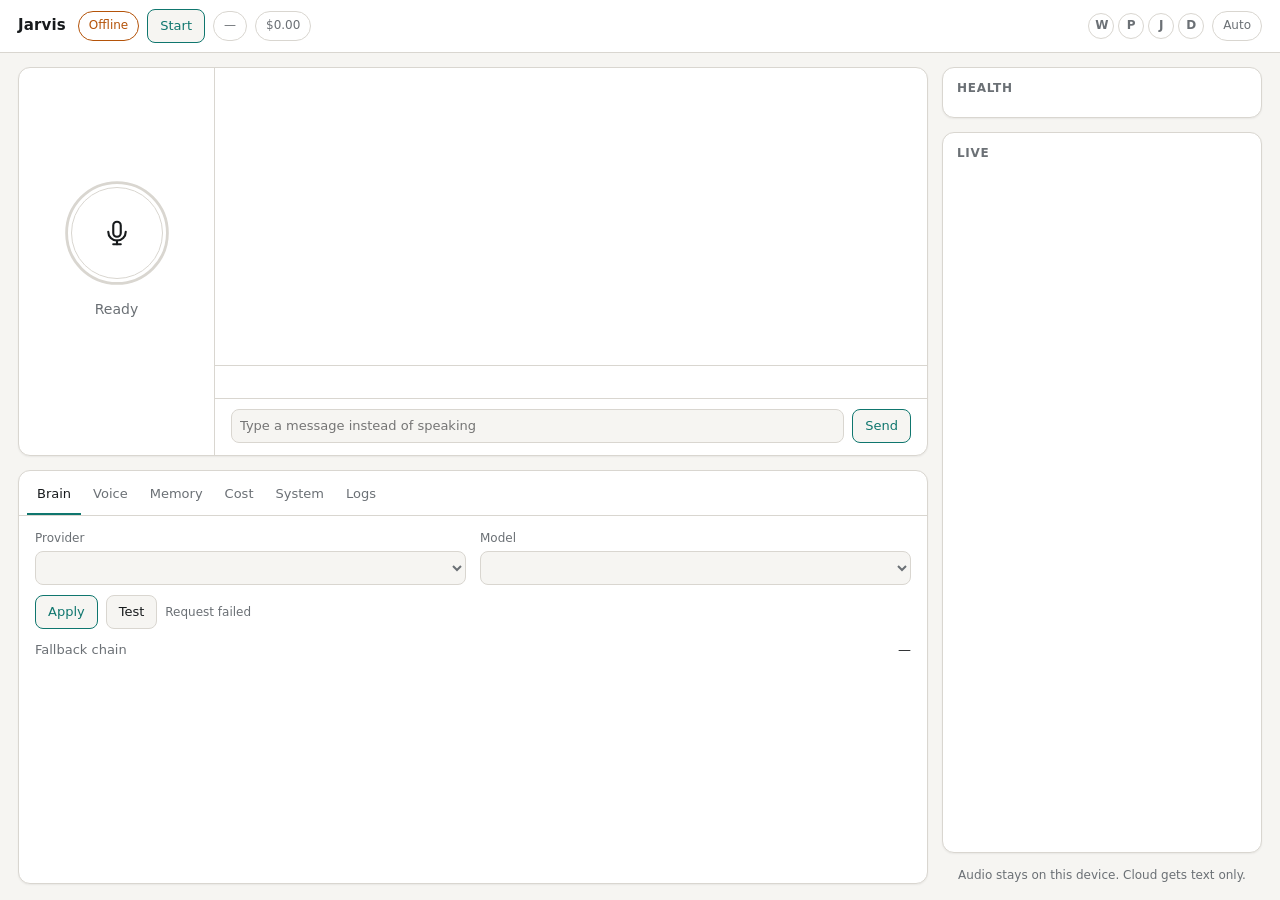
==== commit 5438a5c2: "aium/jcode-jarvis: fourth validation pass, 400 mapping and tab edit retention" ====
--- a/aium/jcode-jarvis/index.html
+++ b/aium/jcode-jarvis/index.html
@@ -556,6 +556,8 @@
     lastMicError: "",
     tab: "brain",
     pollTimer: null,
+    settingsLoaded: false,
+    brainLoaded: false,
   };
 
   const icons = {
@@ -1238,6 +1240,7 @@
       fillSelect($("modelSel"), (data.models || []).map((m) => ({ value: m, label: m })), data.config?.model || "");
       $("brainStatus").textContent = "Current: " + (data.config?.provider || "—") + "/" + (data.config?.model || "—");
       $("brainFallback").textContent = (data.config?.fallback || []).join(", ") || "none";
+      state.brainLoaded = true;
     } catch (error) {
       $("brainStatus").textContent = error.message;
     }
@@ -1278,6 +1281,7 @@
       $("voiceFr").value = data.voice_fr || "";
       $("voiceModel").textContent = data.whisper_model || "—";
       $("voiceProfile").textContent = data.profile || "—";
+      state.settingsLoaded = true;
     } catch (_) {}
   }
 
@@ -1288,6 +1292,13 @@
       state.lang = data.lang || state.lang;
       $("langChip").textContent = state.lang === "auto" ? "Auto" : state.lang.toUpperCase();
       $("voiceStatus").textContent = "Saved. Applies to the next turn.";
+      const sync = { lang: $("langSel"), tts: $("ttsSel"), voice_en: $("voiceEn"), voice_fr: $("voiceFr") };
+      Object.keys(partial).forEach((key) => {
+        if (key === "lang") sync.lang.value = data.lang;
+        else if (key === "tts") sync.tts.value = data.tts === false ? "off" : "on";
+        else if (key === "voice_en") sync.voice_en.value = data.voice_en || "";
+        else if (key === "voice_fr") sync.voice_fr.value = data.voice_fr || "";
+      });
       return data;
     } catch (error) {
       $("voiceStatus").textContent = error.message;
@@ -1440,8 +1451,8 @@
     document.querySelectorAll(".tabpanel").forEach((panel) => {
       panel.hidden = panel.id !== "panel-" + name;
     });
-    if (name === "brain") refreshBrain();
-    else if (name === "voice") { refreshSettings(); refreshMics(); refreshMicDiag(); }
+    if (name === "brain") { if (!state.brainLoaded) refreshBrain(); }
+    else if (name === "voice") { refreshMics(); refreshMicDiag(); if (!state.settingsLoaded) refreshSettings(); }
     else if (name === "memory") refreshFacts();
     else if (name === "cost") refreshCost();
     else if (name === "system") refreshStatus();
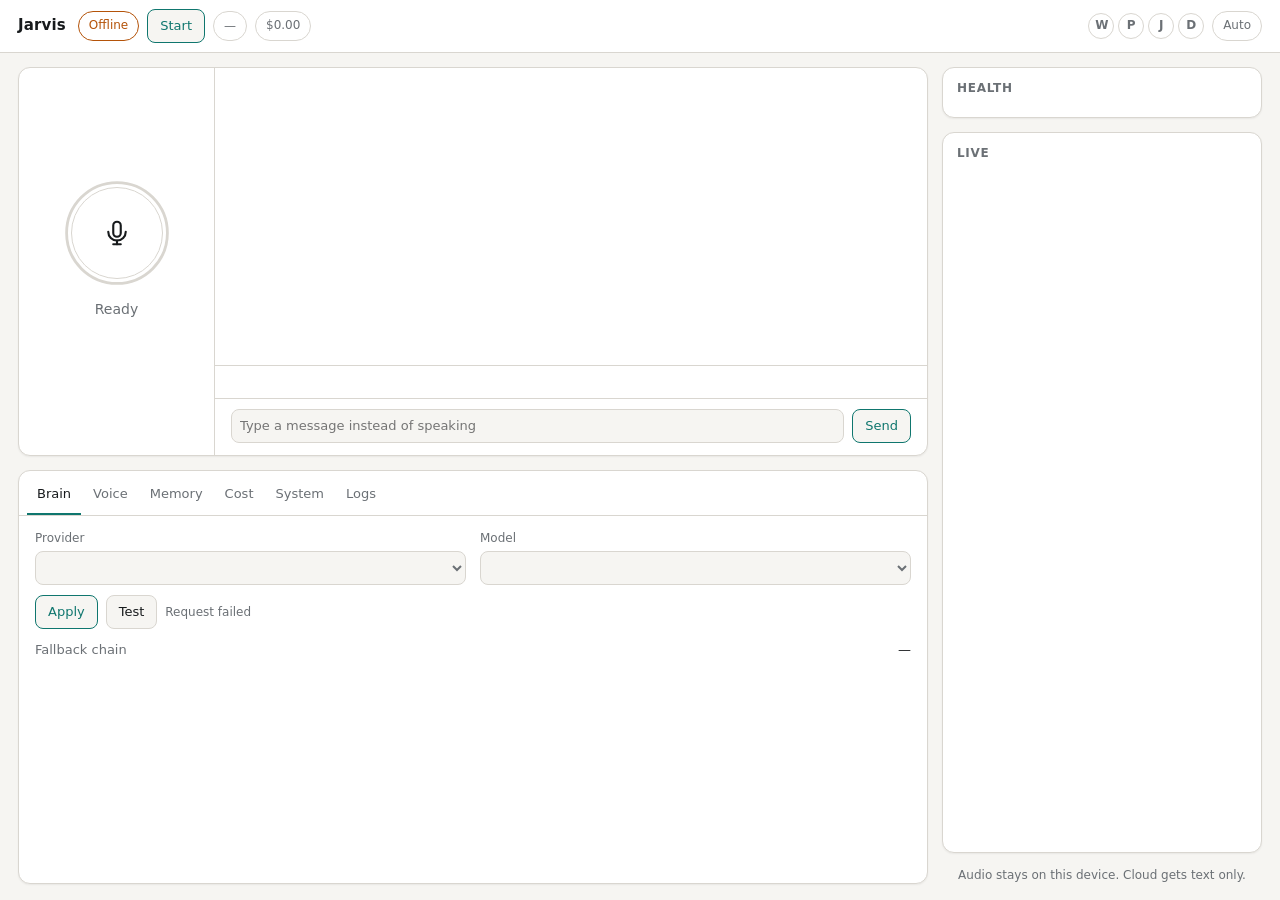
==== commit 504c60a2: "aium/jcode-jarvis: fifth validation pass, input validation and facts count" ====
--- a/aium/jcode-jarvis/index.html
+++ b/aium/jcode-jarvis/index.html
@@ -84,6 +84,7 @@
   button.chip { cursor: pointer; transition: color 140ms ease, border-color 140ms ease; }
   button.chip:hover { color: var(--fg); border-color: var(--muted); }
   .chip.mono { font-variant-numeric: tabular-nums; }
+  #topBrain { display: inline-block; max-width: min(220px, 45vw); overflow: hidden; text-overflow: ellipsis; white-space: nowrap; line-height: 28px; }
   #stateChip[data-state="listening"], #stateChip[data-state="speaking"] { color: var(--accent); border-color: var(--accent); }
   #stateChip[data-state="thinking"] { color: var(--fg); }
   #stateChip[data-state="error"] { color: var(--amber); border-color: var(--amber); }
@@ -1112,6 +1113,7 @@
       const data = await (await api("/api/status")).json();
       state.status = data;
       $("topBrain").textContent = (data.brain?.provider || "—") + "/" + (data.brain?.model || "—");
+      $("topBrain").title = $("topBrain").textContent;
       $("topSpend").textContent = money(data.spend_today ?? data.cost_usd);
       if ($("stateChip").textContent === "Offline") {
         const labels = { idle: "Ready", listening: "Listening", thinking: "Thinking", speaking: "Speaking", error: "Microphone blocked" };
@@ -1361,7 +1363,7 @@
 
   async function refreshFacts() {
     try {
-      const data = await (await api("/api/facts")).json();
+      const data = await (await api("/api/facts?limit=200")).json();
       const facts = data.facts || [];
       const list = $("factList");
       list.innerHTML = "";
@@ -1384,7 +1386,7 @@
         li.textContent = "No facts yet. Say \"remember that ...\" or add one above.";
         list.appendChild(li);
       }
-      $("memoryStatus").textContent = facts.length + " facts";
+      $("memoryStatus").textContent = (data.count ?? facts.length) + " facts";
     } catch (error) {
       $("memoryStatus").textContent = error.message;
     }
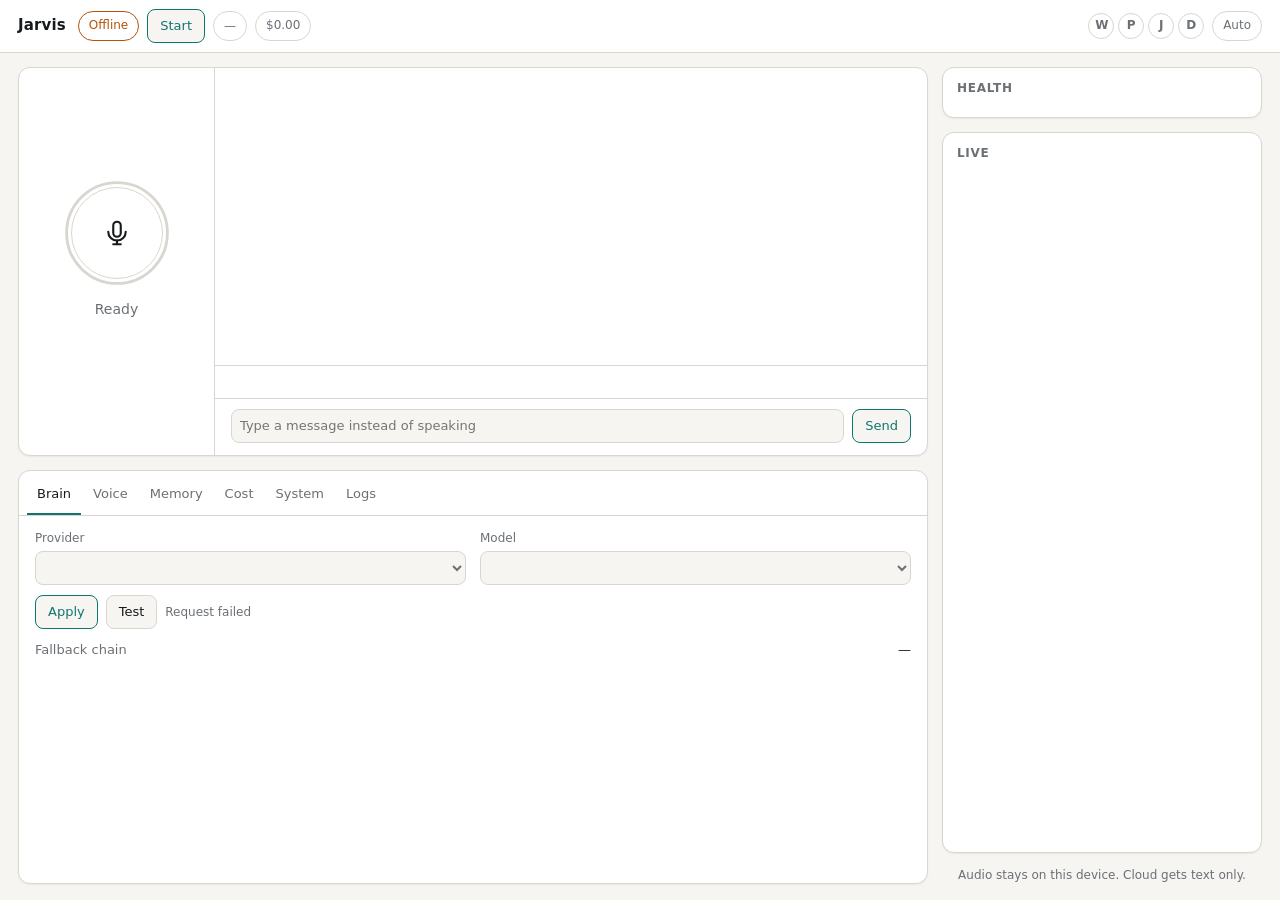
==== commit 0f48a703: "aium/jcode-jarvis: local mermaid diagrams on explicit request" ====
--- a/aium/jcode-jarvis/index.html
+++ b/aium/jcode-jarvis/index.html
@@ -180,6 +180,10 @@
   .msg .body { font-size: 14px; white-space: pre-wrap; overflow-wrap: anywhere; }
   .msg.user .body { color: var(--muted); }
   .msg.jarvis .body { font-size: 15px; }
+  .seg { white-space: pre-wrap; }
+  .mermaid { margin: 8px 0; padding: 10px; border: 1px solid var(--line); border-radius: 10px; background: var(--bg); overflow-x: auto; max-width: 100%; }
+  .mermaid svg { max-width: 100%; height: auto; }
+  .mermaid.failed { font-family: ui-monospace, SFMono-Regular, Menlo, monospace; font-size: 12px; white-space: pre-wrap; }
   .empty { color: var(--muted); font-size: 13px; margin: auto 0; max-width: 44ch; }
   .breakdown {
     display: flex;
@@ -513,6 +517,7 @@
   </main>
 </div>
 
+<script src="/vendor/mermaid.min.js"></script>
 <script>
 (() => {
   "use strict";
@@ -522,6 +527,16 @@
   const MIN_FRAMES = 3;
   const MAX_FRAMES = 120;
   const RING = 2 * Math.PI * 54;
+
+  if (window.mermaid) {
+    try {
+      mermaid.initialize({
+        startOnLoad: false,
+        securityLevel: "strict",
+        theme: window.matchMedia && window.matchMedia("(prefers-color-scheme: dark)").matches ? "dark" : "neutral",
+      });
+    } catch (_) {}
+  }
 
   const state = {
     enabled: false,
@@ -668,10 +683,73 @@
     who.textContent = role === "assistant" ? "Jarvis" : role === "user" ? "You" : role;
     const body = document.createElement("div");
     body.className = "body";
-    if (live) body.id = "liveReplyBody";
-    body.textContent = text;
+    if (live) {
+      body.id = "liveReplyBody";
+      body.textContent = text;
+    } else {
+      appendRichText(body, text);
+    }
     wrap.append(who, body);
     return wrap;
+  }
+
+  function textSegment(text) {
+    const node = document.createElement("div");
+    node.className = "seg";
+    node.textContent = text;
+    return node;
+  }
+
+  function appendRichText(container, text) {
+    const fence = /```mermaid[ \t]*\r?\n([\s\S]*?)```/gi;
+    let last = 0;
+    let match;
+    while ((match = fence.exec(text || ""))) {
+      if (match.index > last) container.appendChild(textSegment(text.slice(last, match.index)));
+      const code = (match[1] || "").trim();
+      if (code) {
+        const diagram = document.createElement("div");
+        diagram.className = "mermaid";
+        diagram.tabIndex = 0;
+        diagram.setAttribute("role", "img");
+        diagram.setAttribute("aria-label", "Diagram");
+        diagram.textContent = code;
+        diagram.dataset.code = code;
+        container.appendChild(diagram);
+      }
+      last = fence.lastIndex;
+    }
+    const rest = (text || "").slice(last);
+    if (rest || last === 0) container.appendChild(textSegment(rest));
+  }
+
+  function renderDiagrams(root) {
+    if (!window.mermaid) return;
+    root.querySelectorAll(".mermaid[data-code]").forEach((node) => {
+      const code = node.dataset.code;
+      delete node.dataset.code;
+      const id = "mmd" + Math.random().toString(36).slice(2);
+      try {
+        Promise.resolve(mermaid.render(id, code)).then((result) => {
+          node.innerHTML = result.svg;
+          const svg = node.querySelector("svg");
+          if (svg && svg.viewBox && svg.viewBox.baseVal && svg.viewBox.baseVal.width) {
+            const box = svg.viewBox.baseVal;
+            const width = Math.round(Math.min(Math.max(box.width, 260), 1100));
+            svg.style.maxWidth = "none";
+            svg.style.width = width + "px";
+            svg.style.height = "auto";
+          }
+          node.classList.add("rendered");
+        }).catch(() => {
+          node.textContent = code;
+          node.classList.add("failed");
+        });
+      } catch (_) {
+        node.textContent = code;
+        node.classList.add("failed");
+      }
+    });
   }
 
   function nearBottom(box) {
@@ -692,6 +770,7 @@
     state.turns.forEach((turn) => box.appendChild(messageEl(turn.role, turn.text)));
     if (state.liveUser) box.appendChild(messageEl("user", state.liveUser));
     if (state.liveReply) box.appendChild(messageEl("assistant", state.liveReply, true));
+    renderDiagrams(box);
     if (stick) box.scrollTop = box.scrollHeight;
   }
 
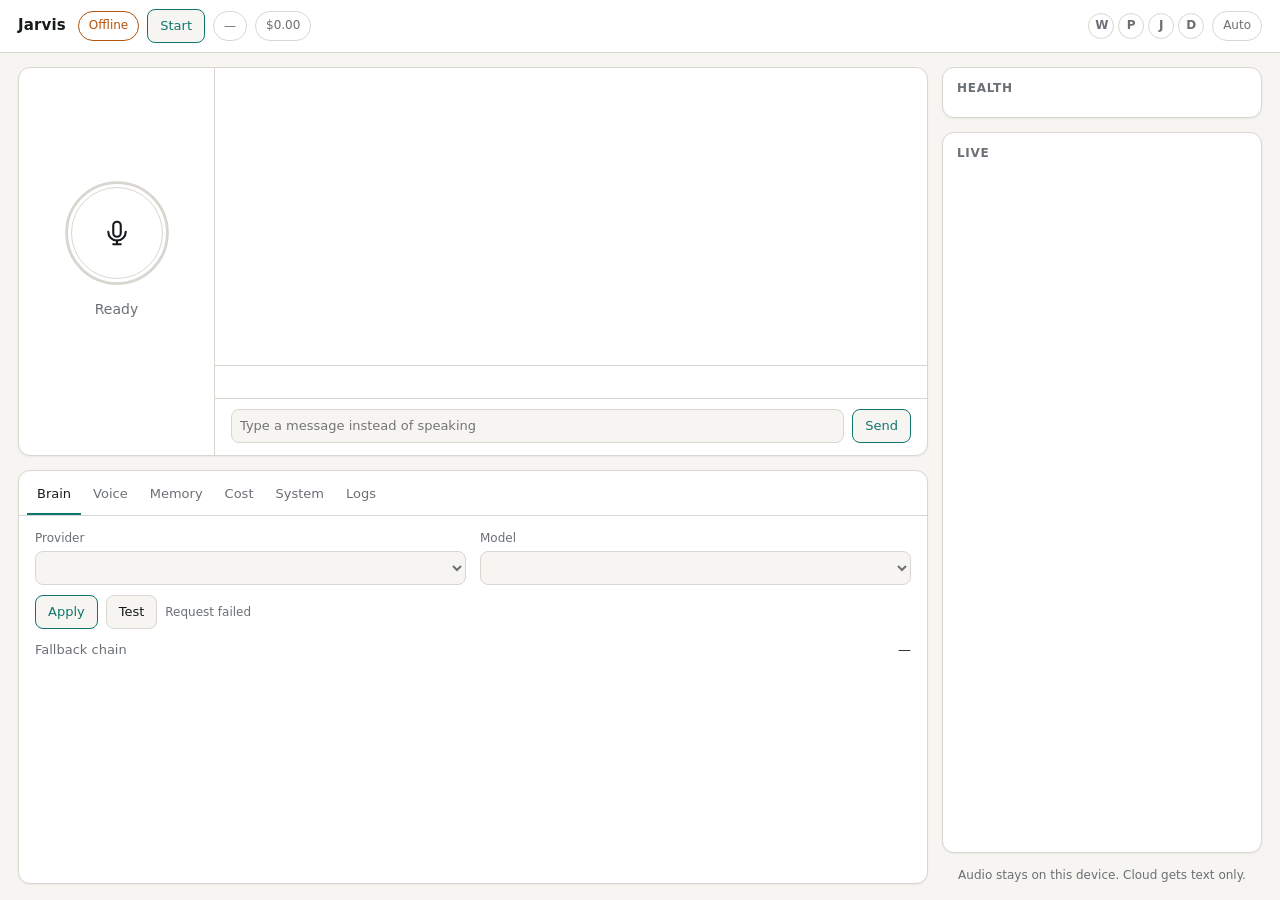
==== commit dce3bc9b: "aium/jcode-jarvis: remove dead code and lazy-load diagrams" ====
--- a/aium/jcode-jarvis/index.html
+++ b/aium/jcode-jarvis/index.html
@@ -517,7 +517,6 @@
   </main>
 </div>
 
-<script src="/vendor/mermaid.min.js"></script>
 <script>
 (() => {
   "use strict";
@@ -528,23 +527,11 @@
   const MAX_FRAMES = 120;
   const RING = 2 * Math.PI * 54;
 
-  if (window.mermaid) {
-    try {
-      mermaid.initialize({
-        startOnLoad: false,
-        securityLevel: "strict",
-        theme: window.matchMedia && window.matchMedia("(prefers-color-scheme: dark)").matches ? "dark" : "neutral",
-      });
-    } catch (_) {}
-  }
-
   const state = {
     enabled: false,
     ui: "idle",
     lang: "auto",
     settings: null,
-    status: null,
-    health: null,
     events: [],
     turns: [],
     liveUser: "",
@@ -571,15 +558,12 @@
     deviceId: localStorage.getItem("jarvis_device") || "",
     lastMicError: "",
     tab: "brain",
-    pollTimer: null,
     settingsLoaded: false,
     brainLoaded: false,
   };
 
+  const MIC_ICON = '<svg viewBox="0 0 24 24" fill="none" stroke="currentColor" stroke-width="1.7" stroke-linecap="round" stroke-linejoin="round" aria-hidden="true"><path d="M12 3a3 3 0 0 0-3 3v6a3 3 0 0 0 6 0V6a3 3 0 0 0-3-3z"/><path d="M5 11a7 7 0 0 0 14 0"/><path d="M12 18v3"/><path d="M9 21h6"/></svg>';
   const icons = {
-    idle: '<svg viewBox="0 0 24 24" fill="none" stroke="currentColor" stroke-width="1.7" stroke-linecap="round" stroke-linejoin="round" aria-hidden="true"><path d="M12 3a3 3 0 0 0-3 3v6a3 3 0 0 0 6 0V6a3 3 0 0 0-3-3z"/><path d="M5 11a7 7 0 0 0 14 0"/><path d="M12 18v3"/><path d="M9 21h6"/></svg>',
-    listening: '<svg viewBox="0 0 24 24" fill="none" stroke="currentColor" stroke-width="1.7" stroke-linecap="round" stroke-linejoin="round" aria-hidden="true"><path d="M12 3a3 3 0 0 0-3 3v6a3 3 0 0 0 6 0V6a3 3 0 0 0-3-3z"/><path d="M5 11a7 7 0 0 0 14 0"/><path d="M12 18v3"/><path d="M9 21h6"/></svg>',
-    thinking: '<svg viewBox="0 0 24 24" fill="none" stroke="currentColor" stroke-width="1.7" stroke-linecap="round" stroke-linejoin="round" aria-hidden="true"><path d="M12 3a3 3 0 0 0-3 3v6a3 3 0 0 0 6 0V6a3 3 0 0 0-3-3z"/><path d="M5 11a7 7 0 0 0 14 0"/><path d="M12 18v3"/><path d="M9 21h6"/></svg>',
     speaking: '<svg viewBox="0 0 24 24" fill="none" stroke="currentColor" stroke-width="1.7" stroke-linecap="round" stroke-linejoin="round" aria-hidden="true"><path d="M4 9v6h4l5 4V5L8 9H4z"/><path d="M16 8.5a5 5 0 0 1 0 7"/><path d="M19 6a9 9 0 0 1 0 12"/></svg>',
   };
 
@@ -590,7 +574,7 @@
     $("stateChip").textContent = text;
     $("stateChip").dataset.state = ui;
     $("orb").setAttribute("aria-label", ui === "idle" ? "Start session" : "End session");
-    $("orb").innerHTML = icons[ui] || icons.idle;
+    $("orb").innerHTML = icons[ui] || MIC_ICON;
     $("sessionBtn").textContent = state.enabled ? "Stop" : "Start";
     $("sessionBtn").setAttribute("aria-label", state.enabled ? "Stop session" : "Start session");
     $("cancelBtn").hidden = ui !== "thinking";
@@ -723,14 +707,43 @@
     if (rest || last === 0) container.appendChild(textSegment(rest));
   }
 
+  let mermaidPromise = null;
+
+  function loadMermaid() {
+    if (window.mermaid) return Promise.resolve(window.mermaid);
+    if (!mermaidPromise) {
+      mermaidPromise = new Promise((resolve, reject) => {
+        const script = document.createElement("script");
+        script.src = "/vendor/mermaid.min.js";
+        script.onload = () => {
+          try {
+            window.mermaid.initialize({
+              startOnLoad: false,
+              securityLevel: "strict",
+              theme: window.matchMedia && window.matchMedia("(prefers-color-scheme: dark)").matches ? "dark" : "neutral",
+            });
+            resolve(window.mermaid);
+          } catch (error) {
+            reject(error);
+          }
+        };
+        script.onerror = () => reject(new Error("mermaid failed to load"));
+        document.head.appendChild(script);
+      });
+    }
+    return mermaidPromise;
+  }
+
   function renderDiagrams(root) {
-    if (!window.mermaid) return;
-    root.querySelectorAll(".mermaid[data-code]").forEach((node) => {
-      const code = node.dataset.code;
-      delete node.dataset.code;
-      const id = "mmd" + Math.random().toString(36).slice(2);
-      try {
-        Promise.resolve(mermaid.render(id, code)).then((result) => {
+    const nodes = root.querySelectorAll(".mermaid[data-code]");
+    if (!nodes.length) return;
+    loadMermaid().then((lib) => {
+      nodes.forEach((node) => {
+        const code = node.dataset.code;
+        if (!code) return;
+        delete node.dataset.code;
+        const id = "mmd" + Math.random().toString(36).slice(2);
+        Promise.resolve(lib.render(id, code)).then((result) => {
           node.innerHTML = result.svg;
           const svg = node.querySelector("svg");
           if (svg && svg.viewBox && svg.viewBox.baseVal && svg.viewBox.baseVal.width) {
@@ -745,10 +758,14 @@
           node.textContent = code;
           node.classList.add("failed");
         });
-      } catch (_) {
-        node.textContent = code;
+      });
+    }).catch(() => {
+      nodes.forEach((node) => {
+        if (!node.dataset.code) return;
+        node.textContent = node.dataset.code;
+        delete node.dataset.code;
         node.classList.add("failed");
-      }
+      });
     });
   }
 
@@ -1190,7 +1207,6 @@
   async function refreshStatus() {
     try {
       const data = await (await api("/api/status")).json();
-      state.status = data;
       $("topBrain").textContent = (data.brain?.provider || "—") + "/" + (data.brain?.model || "—");
       $("topBrain").title = $("topBrain").textContent;
       $("topSpend").textContent = money(data.spend_today ?? data.cost_usd);
@@ -1200,6 +1216,7 @@
         $("stateChip").dataset.state = state.ui;
       }
       if (!data.brain) return;
+      if (state.tab !== "system") return;
       const rows = [
         ["State", data.state],
         ["Session", data.session_id],
@@ -1237,7 +1254,6 @@
   async function refreshHealth() {
     try {
       const data = await (await api("/api/health")).json();
-      state.health = data;
       const items = [["whisper", "Whisper", "dotWhisper"], ["piper", "Piper", "dotPiper"], ["jcode", "jcode", "dotJcode"], ["db", "Database", "dotDb"]];
       $("healthRows").innerHTML = "";
       items.forEach(([key, label, dotId]) => {
@@ -1276,7 +1292,7 @@
         row.append(time, document.createTextNode(event.event + (event.detail ? " · " + event.detail : "")));
         feed.appendChild(row);
       });
-      renderLogs();
+      if (state.tab === "logs") renderLogs();
       $("logStatus").textContent = state.events.length + " events";
       if (!state.events.length) {
         const empty = document.createElement("p");
@@ -1727,7 +1743,7 @@
   refreshBrain();
   refreshMics();
   refreshMicDiag();
-  state.pollTimer = setInterval(poll, 5000);
+  setInterval(poll, 5000);
 })();
 </script>
 </body>
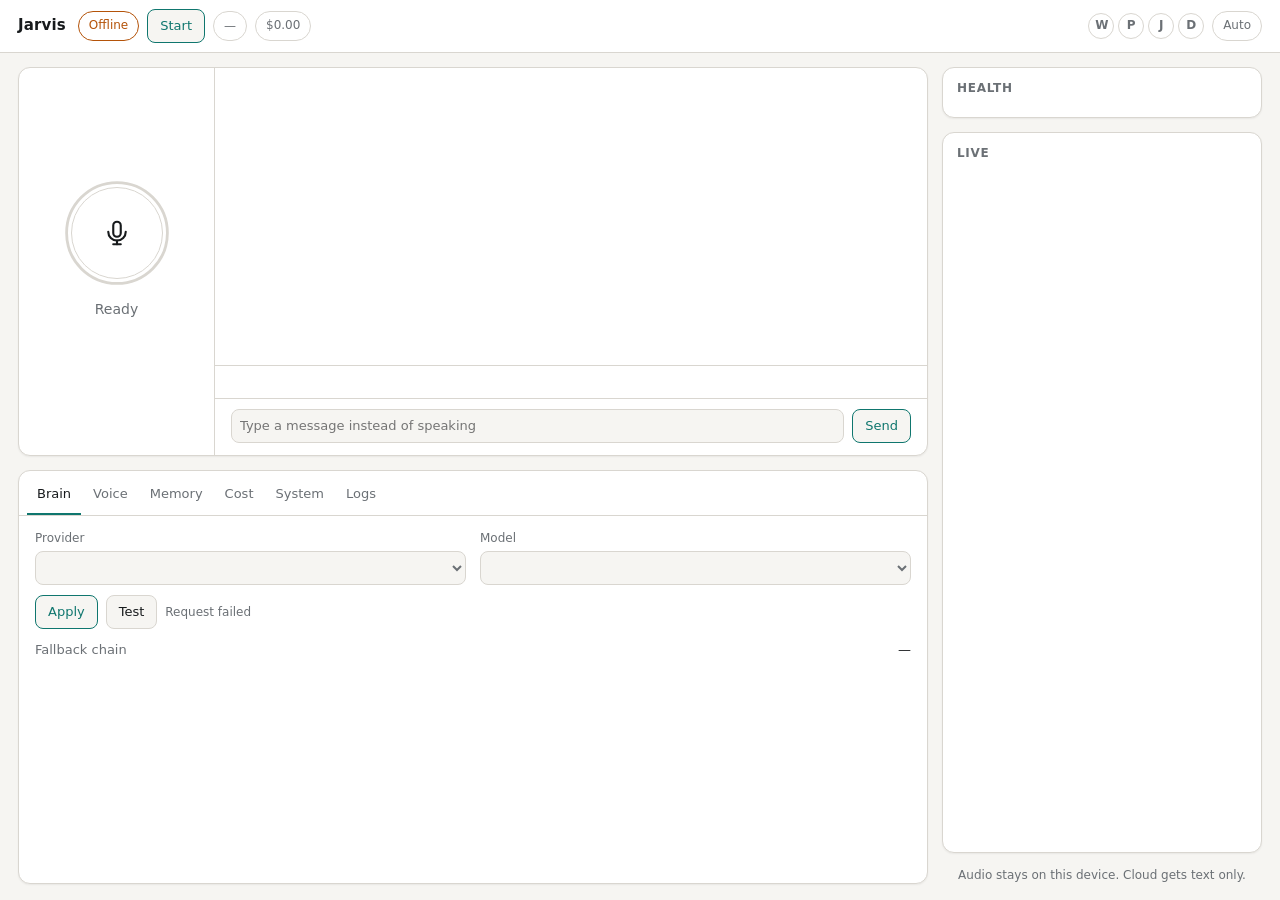
==== commit c9ccf9e2: "aium/jcode-jarvis: comment the non-obvious invariants" ====
--- a/aium/jcode-jarvis/index.html
+++ b/aium/jcode-jarvis/index.html
@@ -521,6 +521,7 @@
 (() => {
   "use strict";
   const $ = (id) => document.getElementById(id);
+  // VAD: RMS gate, ~0.8 s of silence, ~15 s max utterance.
   const THRESHOLD = 0.025;
   const SILENCE_FRAMES = 6;
   const MIN_FRAMES = 3;
@@ -558,6 +559,7 @@
     deviceId: localStorage.getItem("jarvis_device") || "",
     lastMicError: "",
     tab: "brain",
+    // Forms load once so unsaved edits survive tab switches.
     settingsLoaded: false,
     brainLoaded: false,
   };
@@ -709,6 +711,7 @@
 
   let mermaidPromise = null;
 
+  // The 2.7 MB renderer loads only when a reply actually contains a diagram.
   function loadMermaid() {
     if (window.mermaid) return Promise.resolve(window.mermaid);
     if (!mermaidPromise) {
@@ -784,6 +787,7 @@
       box.appendChild(empty);
       return;
     }
+    // Server caps history at 50; render oldest to newest.
     state.turns.forEach((turn) => box.appendChild(messageEl(turn.role, turn.text)));
     if (state.liveUser) box.appendChild(messageEl("user", state.liveUser));
     if (state.liveReply) box.appendChild(messageEl("assistant", state.liveReply, true));
@@ -1216,6 +1220,7 @@
         $("stateChip").dataset.state = state.ui;
       }
       if (!data.brain) return;
+      // System rows are only visible on that tab; skip the rebuild otherwise.
       if (state.tab !== "system") return;
       const rows = [
         ["State", data.state],
@@ -1538,6 +1543,7 @@
   /* ---------- tabs ---------- */
 
   function activateTab(name) {
+    // Data tabs refresh on open; form tabs keep their current state.
     state.tab = name;
     if (history.replaceState) history.replaceState(null, "", "#" + name);
     document.querySelectorAll(".tab").forEach((tab) => {
@@ -1718,6 +1724,7 @@
   });
 
   function poll() {
+    // One poll drives the top bar, health, and live feed.
     if (document.hidden) return;
     refreshStatus();
     refreshHealth();
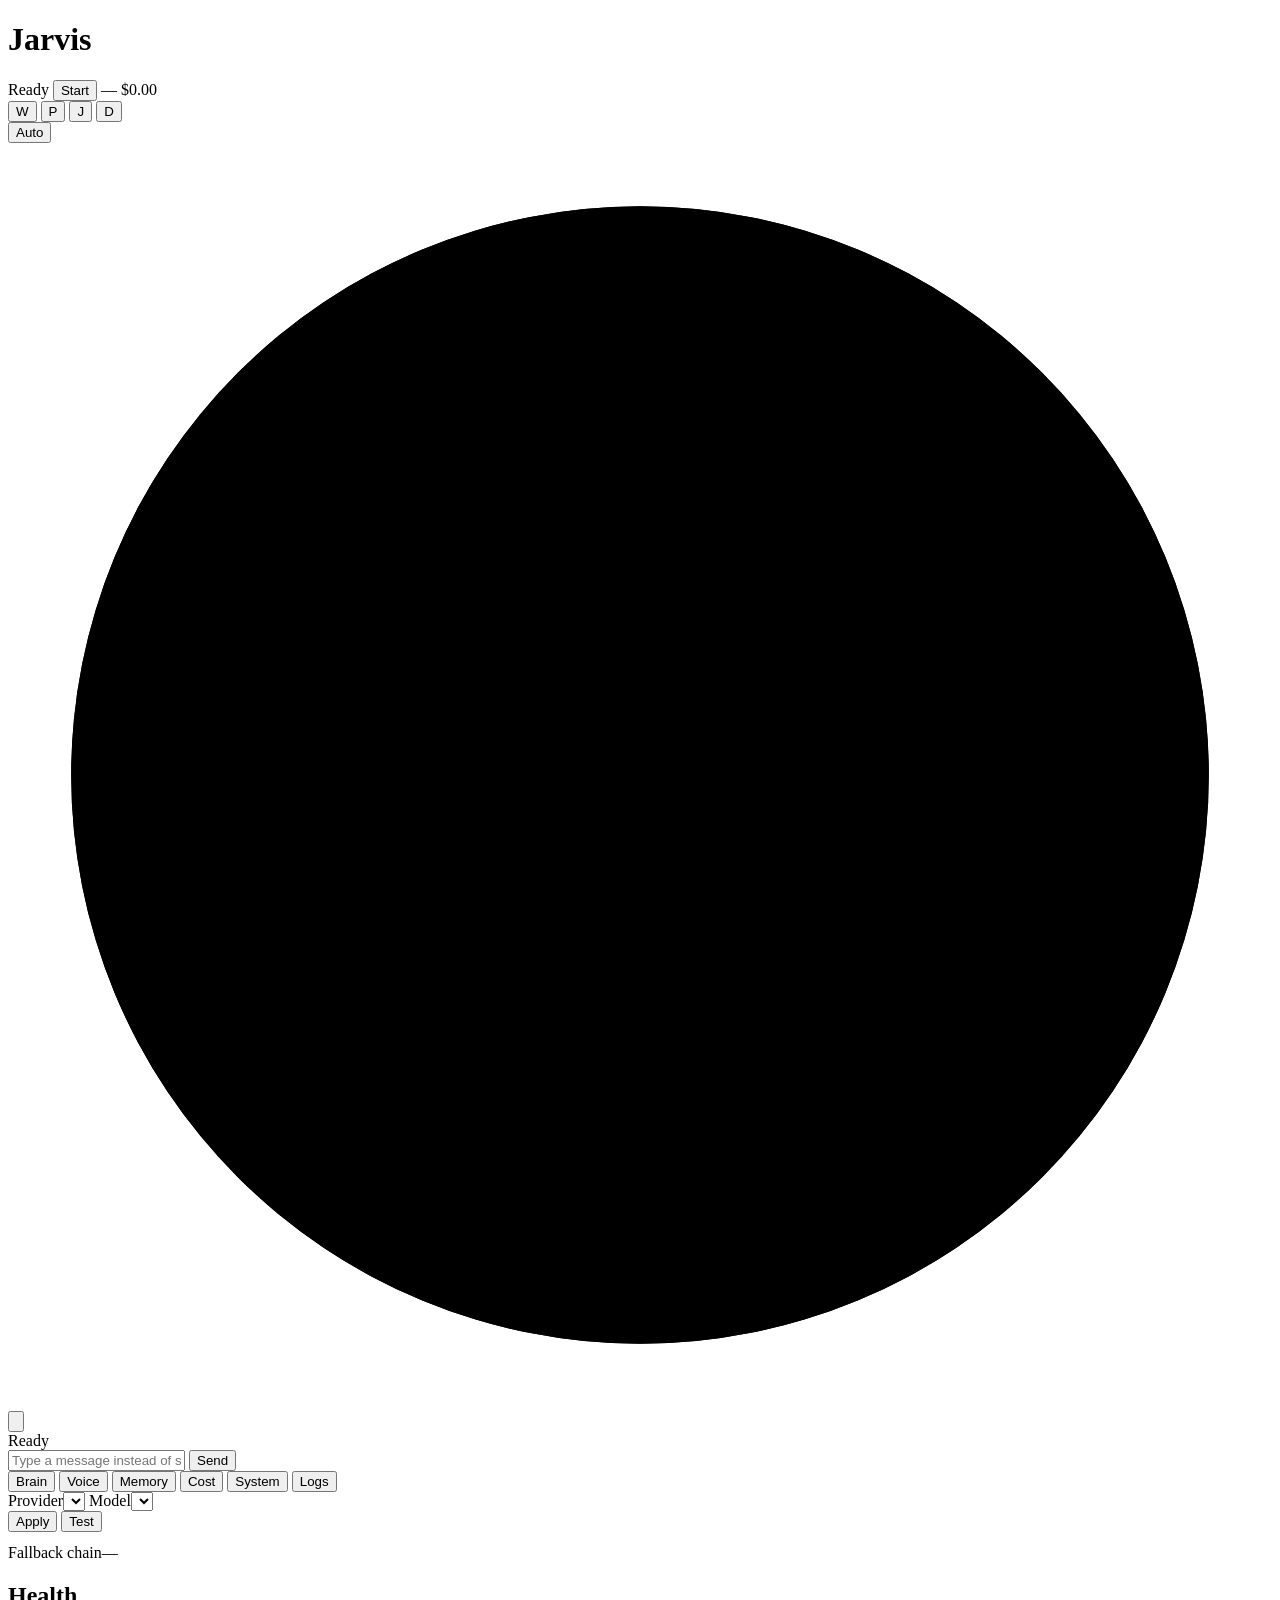
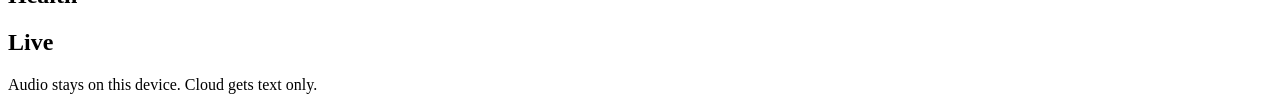
==== commit a2d1f858: "aium/jcode-jarvis: split the panel into html, css, and js" ====
--- a/aium/jcode-jarvis/index.html
+++ b/aium/jcode-jarvis/index.html
@@ -6,335 +6,7 @@
 <meta name="color-scheme" content="light dark">
 <link rel="icon" href="data:image/svg+xml,%3Csvg xmlns='http://www.w3.org/2000/svg' viewBox='0 0 24 24'%3E%3Ccircle cx='12' cy='12' r='10' fill='%230f766e'/%3E%3C/svg%3E">
 <title>Jarvis</title>
-<style>
-  :root {
-    --bg: #f6f5f2;
-    --fg: #171a1c;
-    --muted: #6b7075;
-    --line: #d9d6d0;
-    --surface: #ffffff;
-    --accent: #0f766e;
-    --accent-soft: #d7efea;
-    --amber: #b45309;
-    --shadow: 0 1px 2px rgba(0, 0, 0, .06);
-    --ease: cubic-bezier(0.23, 1, 0.32, 1);
-  }
-  @media (prefers-color-scheme: dark) {
-    :root {
-      --bg: #0f1112;
-      --fg: #e8e6e1;
-      --muted: #9aa0a6;
-      --line: #2a2d2f;
-      --surface: #171a1c;
-      --accent: #2dd4bf;
-      --accent-soft: #123634;
-      --amber: #f59e0b;
-      --shadow: none;
-    }
-  }
-  * { box-sizing: border-box; }
-  html, body { height: 100%; }
-  body {
-    margin: 0;
-    background: var(--bg);
-    color: var(--fg);
-    font-family: ui-sans-serif, system-ui, -apple-system, "Segoe UI", Roboto, "Helvetica Neue", Arial, sans-serif;
-    font-size: 15px;
-    line-height: 1.45;
-    -webkit-font-smoothing: antialiased;
-    overflow: hidden;
-  }
-  button, input, select { font: inherit; color: inherit; }
-  h2 {
-    font-size: 12px;
-    font-weight: 600;
-    letter-spacing: .06em;
-    text-transform: uppercase;
-    color: var(--muted);
-    margin: 0 0 8px;
-  }
-  .app { height: 100dvh; display: grid; grid-template-rows: auto minmax(0, 1fr); }
-
-  /* top bar */
-  .topbar {
-    display: flex;
-    align-items: center;
-    gap: 8px;
-    padding: 9px 18px;
-    background: var(--surface);
-    border-bottom: 1px solid var(--line);
-    flex-wrap: wrap;
-  }
-  .brand { font-weight: 650; letter-spacing: .01em; margin: 0 4px 0 0; font-size: 15px; }
-  .spacer { flex: 1; }
-  .chip {
-    appearance: none;
-    display: inline-flex;
-    align-items: center;
-    gap: 6px;
-    border: 1px solid var(--line);
-    background: transparent;
-    color: var(--muted);
-    border-radius: 999px;
-    min-height: 30px;
-    padding: 0 10px;
-    font-size: 12px;
-    white-space: nowrap;
-  }
-  button.chip { cursor: pointer; transition: color 140ms ease, border-color 140ms ease; }
-  button.chip:hover { color: var(--fg); border-color: var(--muted); }
-  .chip.mono { font-variant-numeric: tabular-nums; }
-  #topBrain { display: inline-block; max-width: min(220px, 45vw); overflow: hidden; text-overflow: ellipsis; white-space: nowrap; line-height: 28px; }
-  #stateChip[data-state="listening"], #stateChip[data-state="speaking"] { color: var(--accent); border-color: var(--accent); }
-  #stateChip[data-state="thinking"] { color: var(--fg); }
-  #stateChip[data-state="error"] { color: var(--amber); border-color: var(--amber); }
-  .dots { display: flex; gap: 4px; align-items: center; }
-  .dot {
-    appearance: none;
-    width: 26px;
-    height: 26px;
-    border-radius: 50%;
-    border: 1px solid var(--line);
-    background: transparent;
-    color: var(--muted);
-    font-size: 12px;
-    font-weight: 600;
-    cursor: pointer;
-    display: grid;
-    place-items: center;
-    transition: color 140ms ease, border-color 140ms ease;
-  }
-  .dot[data-ok="true"] { color: var(--accent); border-color: var(--accent); }
-  .dot[data-ok="false"] { color: var(--amber); border-color: var(--amber); }
-  .dot:hover { border-color: var(--muted); }
-
-  /* shell */
-  .workspace {
-    width: 100%;
-    max-width: 1720px;
-    margin: 0 auto;
-    padding: 14px 18px 16px;
-    display: grid;
-    grid-template-columns: minmax(0, 1fr) 320px;
-    gap: 14px;
-    min-height: 0;
-  }
-  .workspace > .banner { grid-column: 1 / -1; }
-  .main { display: grid; grid-template-rows: minmax(0, 1fr) clamp(300px, 46vh, 460px); gap: 14px; min-height: 0; }
-  .card { background: var(--surface); border: 1px solid var(--line); border-radius: 12px; box-shadow: var(--shadow); }
-
-  /* now */
-  .now { display: grid; grid-template-columns: 196px minmax(0, 1fr); min-height: 0; overflow: hidden; }
-  .voice-pane {
-    display: flex;
-    flex-direction: column;
-    align-items: center;
-    justify-content: center;
-    gap: 10px;
-    padding: 18px 14px;
-    border-right: 1px solid var(--line);
-    text-align: center;
-  }
-  .orb-wrap { position: relative; width: 112px; height: 112px; display: grid; place-items: center; }
-  .level { position: absolute; inset: 0; transform: rotate(-90deg); pointer-events: none; }
-  .level circle { fill: none; stroke-width: 3; }
-  .level-track { stroke: var(--line); }
-  .level-fill { stroke: var(--accent); stroke-linecap: round; transition: stroke-dashoffset 80ms linear; }
-  .orb {
-    position: relative;
-    width: 92px;
-    height: 92px;
-    border-radius: 50%;
-    border: 1px solid var(--line);
-    background: var(--surface);
-    color: var(--fg);
-    display: grid;
-    place-items: center;
-    cursor: pointer;
-    transition: transform 160ms var(--ease), border-color 200ms ease, background 200ms ease;
-    touch-action: manipulation;
-  }
-  .orb:active { transform: scale(.97); }
-  .orb svg { width: 30px; height: 30px; }
-  body[data-state="listening"] .orb { border-color: var(--accent); }
-  body[data-state="speaking"] .orb { border-color: var(--accent); background: var(--accent-soft); }
-  body[data-state="thinking"] .orb::before {
-    content: "";
-    position: absolute;
-    inset: 6px;
-    border-radius: 50%;
-    border: 2px solid transparent;
-    border-top-color: var(--accent);
-    animation: spin 1.1s linear infinite;
-  }
-  body[data-state="error"] .orb { border-color: var(--amber); }
-  @keyframes spin { to { transform: rotate(360deg); } }
-  .status { font-size: 14px; color: var(--muted); min-height: 20px; }
-  .activity { font-size: 12px; color: var(--muted); min-height: 17px; font-variant-numeric: tabular-nums; }
-  .voice-pane .act { width: 100%; }
-
-  .convo-pane { display: flex; flex-direction: column; min-height: 0; }
-  .transcript { flex: 1; overflow-y: auto; padding: 14px 16px; display: flex; flex-direction: column; gap: 12px; }
-  .msg { max-width: 78ch; }
-  .msg .who { font-size: 12px; letter-spacing: .06em; text-transform: uppercase; color: var(--muted); margin-bottom: 2px; }
-  .msg .body { font-size: 14px; white-space: pre-wrap; overflow-wrap: anywhere; }
-  .msg.user .body { color: var(--muted); }
-  .msg.jarvis .body { font-size: 15px; }
-  .seg { white-space: pre-wrap; }
-  .mermaid { margin: 8px 0; padding: 10px; border: 1px solid var(--line); border-radius: 10px; background: var(--bg); overflow-x: auto; max-width: 100%; }
-  .mermaid svg { max-width: 100%; height: auto; }
-  .mermaid.failed { font-family: ui-monospace, SFMono-Regular, Menlo, monospace; font-size: 12px; white-space: pre-wrap; }
-  .empty { color: var(--muted); font-size: 13px; margin: auto 0; max-width: 44ch; }
-  .breakdown {
-    display: flex;
-    flex-wrap: wrap;
-    gap: 4px 16px;
-    padding: 8px 16px;
-    border-top: 1px solid var(--line);
-    font-size: 12px;
-    color: var(--muted);
-    font-variant-numeric: tabular-nums;
-    min-height: 33px;
-    align-items: center;
-  }
-  .breakdown b { font-weight: 600; color: var(--fg); margin-right: 3px; }
-  .composer { display: flex; gap: 8px; padding: 10px 16px 12px; border-top: 1px solid var(--line); }
-  .composer input { flex: 1; min-width: 0; }
-
-  /* controls */
-  select, input[type="text"], input[type="password"], input:not([type]) {
-    font-size: 13px;
-    background: var(--bg);
-    border: 1px solid var(--line);
-    border-radius: 8px;
-    min-height: 34px;
-    padding: 0 8px;
-  }
-  .act {
-    appearance: none;
-    font-size: 13px;
-    min-height: 34px;
-    padding: 0 12px;
-    border-radius: 8px;
-    border: 1px solid var(--line);
-    background: var(--bg);
-    color: var(--fg);
-    cursor: pointer;
-    transition: transform 140ms var(--ease), border-color 140ms ease;
-    white-space: nowrap;
-  }
-  .act:hover { border-color: var(--muted); }
-  .act:active { transform: scale(.97); }
-  .act:disabled { opacity: .4; cursor: default; }
-  .act.primary { border-color: var(--accent); color: var(--accent); }
-  .act.danger { color: var(--amber); }
-  .act.tiny { min-height: 26px; padding: 0 8px; font-size: 12px; }
-  :focus-visible { outline: 2px solid var(--accent); outline-offset: 2px; }
-
-  /* tabs */
-  .tabs-card { display: flex; flex-direction: column; min-height: 0; overflow: hidden; }
-  .tablist { display: flex; gap: 2px; padding: 6px 8px 0; border-bottom: 1px solid var(--line); overflow-x: auto; }
-  .tab {
-    appearance: none;
-    border: 0;
-    background: transparent;
-    color: var(--muted);
-    font-size: 13px;
-    padding: 8px 10px 9px;
-    border-bottom: 2px solid transparent;
-    cursor: pointer;
-    white-space: nowrap;
-  }
-  .tab:hover { color: var(--fg); }
-  .tab[aria-selected="true"] { color: var(--fg); border-bottom-color: var(--accent); }
-  .tabpanel { padding: 14px 16px; overflow-y: auto; min-height: 0; flex: 1; }
-  .tabpanel[hidden] { display: none; }
-  .grid2 { display: grid; grid-template-columns: repeat(auto-fit, minmax(180px, 1fr)); gap: 10px 14px; }
-  .field { display: flex; flex-direction: column; gap: 4px; font-size: 12px; color: var(--muted); }
-  .field > select, .field > input { width: 100%; }
-  .controls { display: flex; gap: 8px; flex-wrap: wrap; align-items: center; margin-top: 10px; }
-  .hint { font-size: 12px; color: var(--muted); margin: 0; }
-  .rows { display: grid; gap: 3px; }
-  .row { display: flex; justify-content: space-between; gap: 12px; font-size: 13px; }
-  .row .k { color: var(--muted); display: flex; align-items: center; gap: 6px; }
-  .row .v { text-align: right; font-variant-numeric: tabular-nums; overflow-wrap: anywhere; }
-  .statrow { display: grid; grid-template-columns: repeat(auto-fit, minmax(120px, 1fr)); gap: 10px; margin-bottom: 12px; }
-  .stat { border: 1px solid var(--line); border-radius: 10px; padding: 8px 10px; }
-  .stat .k { font-size: 12px; color: var(--muted); text-transform: uppercase; letter-spacing: .06em; }
-  .stat .v { font-size: 18px; font-variant-numeric: tabular-nums; }
-  .pill { display: inline-block; font-size: 12px; border: 1px solid var(--line); border-radius: 999px; padding: 0 8px; color: var(--muted); }
-  .pill.ok { color: var(--accent); border-color: var(--accent); }
-  .pill.bad { color: var(--amber); border-color: var(--amber); }
-  .chart { display: flex; align-items: flex-end; gap: 8px; height: 92px; padding: 4px 0 0; }
-  .chart.empty { align-items: center; }
-  .bar { flex: 1; display: flex; flex-direction: column; justify-content: flex-end; align-items: center; gap: 3px; height: 100%; }
-  .bar .fill { width: 100%; background: var(--accent-soft); border: 1px solid var(--accent); border-radius: 3px; min-height: 2px; }
-  .bar .lbl { font-size: 11px; color: var(--muted); }
-  table { border-collapse: collapse; width: 100%; font-size: 12px; font-variant-numeric: tabular-nums; }
-  th { text-align: left; font-weight: 600; color: var(--muted); padding: 4px 6px; border-bottom: 1px solid var(--line); }
-  td { padding: 4px 6px; border-bottom: 1px solid var(--line); }
-  td.num, th.num { text-align: right; }
-  .fact-list { list-style: none; margin: 10px 0 0; padding: 0; display: grid; gap: 6px; }
-  .fact-list li { display: flex; gap: 8px; align-items: flex-start; justify-content: space-between; padding: 6px 8px; border: 1px solid var(--line); border-radius: 8px; }
-  .fact-list .text { font-size: 13px; overflow-wrap: anywhere; }
-  .meter { width: 90px; height: 4px; background: var(--line); border-radius: 999px; overflow: hidden; }
-  .meter span { display: block; height: 100%; width: 0; background: var(--accent); transition: width 80ms linear; }
-  .diag { font-size: 12px; border-top: 1px solid var(--line); margin-top: 12px; padding-top: 8px; display: grid; gap: 2px; }
-  .diag .row .v { font-variant-numeric: normal; }
-
-  /* rail */
-  .rail { display: grid; grid-template-rows: auto minmax(0, 1fr) auto; gap: 14px; min-height: 0; }
-  .rail-card { padding: 12px 14px; min-height: 0; display: flex; flex-direction: column; }
-  .feed { overflow-y: auto; min-height: 0; display: grid; gap: 6px; align-content: start; font-size: 12px; }
-  .feed .ev { color: var(--muted); overflow-wrap: anywhere; }
-  .feed .ev[data-level="warn"] { color: var(--amber); }
-  .feed .ev[data-level="error"] { color: var(--amber); font-weight: 600; }
-  .feed .ev time { font-variant-numeric: tabular-nums; opacity: .8; margin-right: 6px; }
-  .privacy { margin: 0; font-size: 12px; color: var(--muted); text-align: center; }
-
-  .banner {
-    display: none;
-    border: 1px solid var(--amber);
-    color: var(--amber);
-    border-radius: 10px;
-    padding: 8px 10px;
-    font-size: 12px;
-  }
-  .banner[data-show="true"] { display: block; }
-
-  /* log list */
-  .log-list { display: grid; gap: 2px; font-size: 12px; margin-top: 10px; max-height: 180px; overflow: auto; }
-  .log-list div { font-variant-numeric: tabular-nums; color: var(--muted); overflow-wrap: anywhere; }
-  .log-list div[data-level="error"] { color: var(--amber); font-weight: 600; }
-  .log-list div[data-level="warn"] { color: var(--amber); }
-
-  @media (max-width: 1100px) {
-    .workspace { grid-template-columns: minmax(0, 1fr) 280px; }
-    .now { grid-template-columns: 168px minmax(0, 1fr); }
-  }
-  @media (max-width: 900px) {
-    body { overflow: auto; }
-    .app { height: auto; }
-    .workspace { grid-template-columns: minmax(0, 1fr); padding: 12px; }
-    .main { grid-template-rows: auto auto; }
-    .now { grid-template-columns: 1fr; }
-    .voice-pane { border-right: 0; border-bottom: 1px solid var(--line); flex-direction: row; flex-wrap: wrap; justify-content: flex-start; text-align: left; }
-    .voice-pane .act { width: auto; }
-    .transcript { max-height: 45vh; min-height: 180px; }
-    .rail { grid-template-rows: auto auto auto; }
-    .feed { max-height: 240px; }
-    .tabs-card { min-height: 300px; }
-  }
-  @media (max-width: 600px) {
-    .topbar { padding: 8px 12px; gap: 6px; }
-    .chip { min-height: 28px; font-size: 12px; padding: 0 8px; }
-    .tabpanel { padding: 12px; }
-    .breakdown { gap: 2px 10px; }
-  }
-  @media (prefers-reduced-motion: reduce) {
-    *, *::before, *::after { animation-duration: .001ms !important; transition-duration: .001ms !important; }
-  }
-</style>
+  <link rel="stylesheet" href="/styles.css">
 </head>
 <body data-state="idle">
 <div class="app">
@@ -517,1241 +189,6 @@
   </main>
 </div>
 
-<script>
-(() => {
-  "use strict";
-  const $ = (id) => document.getElementById(id);
-  // VAD: RMS gate, ~0.8 s of silence, ~15 s max utterance.
-  const THRESHOLD = 0.025;
-  const SILENCE_FRAMES = 6;
-  const MIN_FRAMES = 3;
-  const MAX_FRAMES = 120;
-  const RING = 2 * Math.PI * 54;
-
-  const state = {
-    enabled: false,
-    ui: "idle",
-    lang: "auto",
-    settings: null,
-    events: [],
-    turns: [],
-    liveUser: "",
-    liveReply: "",
-    ctx: null,
-    stream: null,
-    source: null,
-    processor: null,
-    frames: [],
-    speaking: false,
-    silence: 0,
-    lastDone: null,
-    audioQueue: [],
-    playing: false,
-    fallbackCount: 0,
-    currentAudio: null,
-    turnAbort: null,
-    token: localStorage.getItem("jarvis_token") || "",
-    sampleRate: 16000,
-    stageTimer: null,
-    stageStart: 0,
-    lastStage: "",
-    level: 0,
-    deviceId: localStorage.getItem("jarvis_device") || "",
-    lastMicError: "",
-    tab: "brain",
-    // Forms load once so unsaved edits survive tab switches.
-    settingsLoaded: false,
-    brainLoaded: false,
-  };
-
-  const MIC_ICON = '<svg viewBox="0 0 24 24" fill="none" stroke="currentColor" stroke-width="1.7" stroke-linecap="round" stroke-linejoin="round" aria-hidden="true"><path d="M12 3a3 3 0 0 0-3 3v6a3 3 0 0 0 6 0V6a3 3 0 0 0-3-3z"/><path d="M5 11a7 7 0 0 0 14 0"/><path d="M12 18v3"/><path d="M9 21h6"/></svg>';
-  const icons = {
-    speaking: '<svg viewBox="0 0 24 24" fill="none" stroke="currentColor" stroke-width="1.7" stroke-linecap="round" stroke-linejoin="round" aria-hidden="true"><path d="M4 9v6h4l5 4V5L8 9H4z"/><path d="M16 8.5a5 5 0 0 1 0 7"/><path d="M19 6a9 9 0 0 1 0 12"/></svg>',
-  };
-
-  function setState(ui, text) {
-    state.ui = ui;
-    document.body.dataset.state = ui;
-    $("status").textContent = text;
-    $("stateChip").textContent = text;
-    $("stateChip").dataset.state = ui;
-    $("orb").setAttribute("aria-label", ui === "idle" ? "Start session" : "End session");
-    $("orb").innerHTML = icons[ui] || MIC_ICON;
-    $("sessionBtn").textContent = state.enabled ? "Stop" : "Start";
-    $("sessionBtn").setAttribute("aria-label", state.enabled ? "Stop session" : "Start session");
-    $("cancelBtn").hidden = ui !== "thinking";
-    if (ui !== "thinking") {
-      stopStageTimer();
-      $("activity").textContent = "";
-    }
-  }
-
-  function showBanner(message) {
-    const el = $("banner");
-    el.textContent = message;
-    el.dataset.show = message ? "true" : "false";
-  }
-
-  function money(value) {
-    if (value === null || value === undefined) return "—";
-    if (value === 0) return "$0.00";
-    if (value < 0.0001) return "<$0.0001";
-    return "~$" + value.toFixed(value < 0.01 ? 6 : 4).replace(/0+$/, "").replace(/\.$/, "");
-  }
-
-  function num(value) {
-    const n = Number(value || 0);
-    if (n >= 1000000) return (n / 1000000).toFixed(1) + "M";
-    if (n >= 1000) return (n / 1000).toFixed(1) + "k";
-    return String(n);
-  }
-
-  function ms(value) {
-    const n = Number(value || 0);
-    return n >= 1000 ? (n / 1000).toFixed(1) + "s" : n + "ms";
-  }
-
-  function bytes(value) {
-    const n = Number(value || 0);
-    if (n >= 1048576) return (n / 1048576).toFixed(1) + " MB";
-    if (n >= 1024) return (n / 1024).toFixed(0) + " kB";
-    return n + " B";
-  }
-
-  function uptime(seconds) {
-    const s = Number(seconds || 0);
-    if (s >= 86400) return Math.floor(s / 86400) + "d " + Math.floor((s % 86400) / 3600) + "h";
-    if (s >= 3600) return Math.floor(s / 3600) + "h " + Math.floor((s % 3600) / 60) + "m";
-    if (s >= 60) return Math.floor(s / 60) + "m";
-    return s + "s";
-  }
-
-  async function api(path, options = {}) {
-    const headers = new Headers(options.headers || {});
-    if (state.token) headers.set("Authorization", "Bearer " + state.token);
-    const init = { ...options, headers };
-    if (options.body && !headers.has("Content-Type") && typeof options.body === "string") {
-      headers.set("Content-Type", "application/json");
-    }
-    const response = await fetch(path, init);
-    if (response.status === 401) {
-      showBanner("Access token needed. Open System and save it.");
-      throw new Error("Unauthorized");
-    }
-    if (!response.ok) {
-      let message = "Request failed";
-      try { message = (await response.json()).error || message; } catch (_) {}
-      throw new Error(message);
-    }
-    return response;
-  }
-
-  async function download(path, filename) {
-    const response = await api(path);
-    const blob = await response.blob();
-    const url = URL.createObjectURL(blob);
-    const link = document.createElement("a");
-    link.href = url;
-    link.download = filename;
-    document.body.appendChild(link);
-    link.click();
-    link.remove();
-    setTimeout(() => URL.revokeObjectURL(url), 2000);
-  }
-
-  /* ---------- transcript ---------- */
-
-  function messageEl(role, text, live) {
-    const wrap = document.createElement("div");
-    wrap.className = "msg " + (role === "assistant" ? "jarvis" : role);
-    const who = document.createElement("div");
-    who.className = "who";
-    who.textContent = role === "assistant" ? "Jarvis" : role === "user" ? "You" : role;
-    const body = document.createElement("div");
-    body.className = "body";
-    if (live) {
-      body.id = "liveReplyBody";
-      body.textContent = text;
-    } else {
-      appendRichText(body, text);
-    }
-    wrap.append(who, body);
-    return wrap;
-  }
-
-  function textSegment(text) {
-    const node = document.createElement("div");
-    node.className = "seg";
-    node.textContent = text;
-    return node;
-  }
-
-  function appendRichText(container, text) {
-    const fence = /```mermaid[ \t]*\r?\n([\s\S]*?)```/gi;
-    let last = 0;
-    let match;
-    while ((match = fence.exec(text || ""))) {
-      if (match.index > last) container.appendChild(textSegment(text.slice(last, match.index)));
-      const code = (match[1] || "").trim();
-      if (code) {
-        const diagram = document.createElement("div");
-        diagram.className = "mermaid";
-        diagram.tabIndex = 0;
-        diagram.setAttribute("role", "img");
-        diagram.setAttribute("aria-label", "Diagram");
-        diagram.textContent = code;
-        diagram.dataset.code = code;
-        container.appendChild(diagram);
-      }
-      last = fence.lastIndex;
-    }
-    const rest = (text || "").slice(last);
-    if (rest || last === 0) container.appendChild(textSegment(rest));
-  }
-
-  let mermaidPromise = null;
-
-  // The 2.7 MB renderer loads only when a reply actually contains a diagram.
-  function loadMermaid() {
-    if (window.mermaid) return Promise.resolve(window.mermaid);
-    if (!mermaidPromise) {
-      mermaidPromise = new Promise((resolve, reject) => {
-        const script = document.createElement("script");
-        script.src = "/vendor/mermaid.min.js";
-        script.onload = () => {
-          try {
-            window.mermaid.initialize({
-              startOnLoad: false,
-              securityLevel: "strict",
-              theme: window.matchMedia && window.matchMedia("(prefers-color-scheme: dark)").matches ? "dark" : "neutral",
-            });
-            resolve(window.mermaid);
-          } catch (error) {
-            reject(error);
-          }
-        };
-        script.onerror = () => reject(new Error("mermaid failed to load"));
-        document.head.appendChild(script);
-      });
-    }
-    return mermaidPromise;
-  }
-
-  function renderDiagrams(root) {
-    const nodes = root.querySelectorAll(".mermaid[data-code]");
-    if (!nodes.length) return;
-    loadMermaid().then((lib) => {
-      nodes.forEach((node) => {
-        const code = node.dataset.code;
-        if (!code) return;
-        delete node.dataset.code;
-        const id = "mmd" + Math.random().toString(36).slice(2);
-        Promise.resolve(lib.render(id, code)).then((result) => {
-          node.innerHTML = result.svg;
-          const svg = node.querySelector("svg");
-          if (svg && svg.viewBox && svg.viewBox.baseVal && svg.viewBox.baseVal.width) {
-            const box = svg.viewBox.baseVal;
-            const width = Math.round(Math.min(Math.max(box.width, 260), 1100));
-            svg.style.maxWidth = "none";
-            svg.style.width = width + "px";
-            svg.style.height = "auto";
-          }
-          node.classList.add("rendered");
-        }).catch(() => {
-          node.textContent = code;
-          node.classList.add("failed");
-        });
-      });
-    }).catch(() => {
-      nodes.forEach((node) => {
-        if (!node.dataset.code) return;
-        node.textContent = node.dataset.code;
-        delete node.dataset.code;
-        node.classList.add("failed");
-      });
-    });
-  }
-
-  function nearBottom(box) {
-    return box.scrollHeight - box.scrollTop - box.clientHeight < 48;
-  }
-
-  function renderTranscript() {
-    const box = $("transcript");
-    const stick = nearBottom(box);
-    box.innerHTML = "";
-    if (!state.turns.length && !state.liveUser && !state.liveReply) {
-      const empty = document.createElement("p");
-      empty.className = "empty";
-      empty.textContent = "Press Start or Space, then speak. You can also type below.";
-      box.appendChild(empty);
-      return;
-    }
-    // Server caps history at 50; render oldest to newest.
-    state.turns.forEach((turn) => box.appendChild(messageEl(turn.role, turn.text)));
-    if (state.liveUser) box.appendChild(messageEl("user", state.liveUser));
-    if (state.liveReply) box.appendChild(messageEl("assistant", state.liveReply, true));
-    renderDiagrams(box);
-    if (stick) box.scrollTop = box.scrollHeight;
-  }
-
-  function updateBreakdown(turn) {
-    const el = $("breakdown");
-    const data = turn || state.lastDone || [...state.turns].reverse().find((t) => t.role === "assistant");
-    if (!data) { el.textContent = ""; return; }
-    const t = data.timings || data;
-    const usage = data.usage || data;
-    const input = usage.input_tokens || 0;
-    const output = usage.output_tokens || 0;
-    const parts = [
-      ["STT", ms(t.stt_ms)],
-      ["first token", ms(t.ttft_ms)],
-      ["total", ms(t.total_ms)],
-      ["tokens", num(input + output)],
-      ["cost", money(data.cost_usd)],
-      ["brain", (data.provider || "—") + "/" + (data.model || "—")],
-    ];
-    el.innerHTML = "";
-    parts.forEach(([key, value]) => {
-      const span = document.createElement("span");
-      const bold = document.createElement("b");
-      bold.textContent = key;
-      span.append(bold, document.createTextNode(value));
-      el.appendChild(span);
-    });
-  }
-
-  /* ---------- mic + session ---------- */
-
-  function setLevel(value) {
-    const level = Math.max(0, Math.min(1, value));
-    state.level = level;
-    const ring = $("levelRing");
-    ring.style.strokeDasharray = String(RING);
-    ring.style.strokeDashoffset = String(RING * (1 - level * 0.92));
-    $("micBar").style.width = Math.round(level * 100) + "%";
-  }
-
-  async function startSession(forceDefault = false) {
-    if (state.enabled) return;
-    showBanner("");
-    if (!window.isSecureContext) {
-      const message = "Browsers allow the microphone only on https:// or localhost. Open this page at http://localhost" + (location.port ? ":" + location.port : "") + " on the server, or serve it over HTTPS.";
-      state.lastMicError = message;
-      setState("error", "Microphone blocked");
-      showBanner(message);
-      refreshMicDiag();
-      return;
-    }
-    try {
-      if (!navigator.mediaDevices?.getUserMedia) throw new Error("Microphone is not available in this browser.");
-      const audio = { echoCancellation: true, noiseSuppression: true, autoGainControl: true, channelCount: 1 };
-      if (state.deviceId && !forceDefault) audio.deviceId = { exact: state.deviceId };
-      const stream = await navigator.mediaDevices.getUserMedia({ audio });
-      state.stream = stream;
-      state.ctx = new (window.AudioContext || window.webkitAudioContext)({ sampleRate: 16000 });
-      await state.ctx.resume();
-      state.sampleRate = state.ctx.sampleRate;
-      state.source = state.ctx.createMediaStreamSource(stream);
-      state.processor = state.ctx.createScriptProcessor(2048, 1, 1);
-      state.processor.onaudioprocess = onAudio;
-      state.source.connect(state.processor);
-      state.processor.connect(state.ctx.destination);
-      state.enabled = true;
-      state.frames = [];
-      state.speaking = false;
-      state.silence = 0;
-      state.lastMicError = "";
-      setState("listening", "Listening");
-      await api("/api/session", { method: "POST", body: JSON.stringify({ enabled: true }) });
-      refreshMics();
-      refreshMicDiag();
-    } catch (error) {
-      stopCapture();
-      if (!forceDefault && state.deviceId && (error.name === "OverconstrainedError" || error.name === "NotFoundError")) {
-        state.deviceId = "";
-        localStorage.removeItem("jarvis_device");
-        refreshMics();
-        return startSession(true);
-      }
-      state.enabled = false;
-      setLevel(0);
-      setState("error", "Microphone blocked");
-      state.lastMicError = (error.name ? error.name + ": " : "") + (error.message || "unknown error");
-      const denied = error.name === "NotAllowedError" || error.name === "SecurityError";
-      showBanner(denied
-        ? "Microphone blocked. Allow it in site settings. If this page is embedded in another app, open it in its own tab."
-        : (error.message || "Allow microphone access in the browser."));
-      refreshMicDiag();
-    }
-  }
-
-  async function stopSession() {
-    if (!state.enabled) return;
-    state.enabled = false;
-    stopCapture();
-    stopPlayback();
-    setLevel(0);
-    setState("idle", "Ready");
-    try { await api("/api/session", { method: "POST", body: JSON.stringify({ enabled: false }) }); } catch (_) {}
-  }
-
-  function toggleSession() {
-    if (state.enabled) stopSession(); else startSession();
-  }
-
-  function stopCapture() {
-    if (state.processor) { try { state.processor.disconnect(); } catch (_) {} }
-    if (state.source) { try { state.source.disconnect(); } catch (_) {} }
-    if (state.stream) state.stream.getTracks().forEach((track) => track.stop());
-    if (state.ctx) { try { state.ctx.close(); } catch (_) {} }
-    state.processor = null;
-    state.source = null;
-    state.stream = null;
-    state.ctx = null;
-    state.frames = [];
-    state.speaking = false;
-    state.silence = 0;
-  }
-
-  function resample(input, from, to) {
-    if (from === to) return input;
-    const ratio = from / to;
-    const length = Math.floor(input.length / ratio);
-    const out = new Float32Array(length);
-    for (let i = 0; i < length; i += 1) {
-      const position = i * ratio;
-      const index = Math.floor(position);
-      const fraction = position - index;
-      const a = input[index] || 0;
-      const b = input[index + 1] || a;
-      out[i] = a + (b - a) * fraction;
-    }
-    return out;
-  }
-
-  function onAudio(event) {
-    if (!state.enabled || !state.processor) return;
-    const raw = event.inputBuffer.getChannelData(0);
-    const input = state.sampleRate === 16000 ? raw : resample(raw, state.sampleRate, 16000);
-    const output = event.outputBuffer.getChannelData(0);
-    output.fill(0);
-    let sum = 0;
-    const pcm = new Int16Array(input.length);
-    for (let i = 0; i < input.length; i += 1) {
-      const sample = Math.max(-1, Math.min(1, input[i]));
-      pcm[i] = sample < 0 ? sample * 0x8000 : sample * 0x7fff;
-      sum += sample * sample;
-    }
-    const rms = Math.sqrt(sum / input.length);
-    setLevel(state.level * 0.7 + Math.min(1, rms * 4) * 0.3);
-
-    if (state.ui === "speaking" && rms > 0.04) {
-      stopPlayback();
-      if (state.turnAbort) {
-        state.turnAbort.abort();
-        state.turnAbort = null;
-      }
-      api("/api/cancel", { method: "POST" }).catch(() => {});
-      setState("listening", "Listening");
-      state.frames = [];
-      state.speaking = false;
-      state.silence = 0;
-    }
-    if (state.ui === "thinking") return;
-
-    if (rms > THRESHOLD) {
-      state.speaking = true;
-      state.silence = 0;
-      state.frames.push(pcm);
-      if (state.frames.length > MAX_FRAMES) finalizeUtterance();
-    } else if (state.speaking) {
-      state.silence += 1;
-      state.frames.push(pcm);
-      if (state.silence >= SILENCE_FRAMES) finalizeUtterance();
-    }
-  }
-
-  function finalizeUtterance() {
-    const frames = state.frames;
-    state.frames = [];
-    state.speaking = false;
-    state.silence = 0;
-    if (frames.length < MIN_FRAMES) return;
-    let length = 0;
-    frames.forEach((frame) => { length += frame.length; });
-    const pcm = new Int16Array(length);
-    let offset = 0;
-    frames.forEach((frame) => { pcm.set(frame, offset); offset += frame.length; });
-    setState("thinking", "Thinking");
-    startStageTimer("Transcribing");
-    sendTurn(pcm, null);
-  }
-
-  /* ---------- turn ---------- */
-
-  async function sendTurn(pcm, text) {
-    if (state.turnAbort) state.turnAbort.abort();
-    const controller = new AbortController();
-    state.turnAbort = controller;
-    state.liveUser = "";
-    state.liveReply = "";
-    renderTranscript();
-    let reply = "";
-    let lang = state.lang;
-    try {
-      const headers = { "X-Lang": state.lang, "Accept": "text/event-stream" };
-      let body;
-      if (pcm) {
-        headers["Content-Type"] = "application/octet-stream";
-        body = pcm.buffer;
-      } else {
-        headers["Content-Type"] = "application/json";
-        body = JSON.stringify({ text, lang: state.lang });
-      }
-      const response = await api("/api/turn?stream=1", { method: "POST", headers, body, signal: controller.signal });
-      const reader = response.body.getReader();
-      const decoder = new TextDecoder();
-      let buffer = "";
-      while (true) {
-        const { value, done } = await reader.read();
-        if (done) break;
-        buffer += decoder.decode(value, { stream: true });
-        let index;
-        while ((index = buffer.indexOf("\n\n")) >= 0) {
-          const block = buffer.slice(0, index);
-          buffer = buffer.slice(index + 2);
-          for (const line of block.split("\n")) {
-            if (!line.startsWith("data:")) continue;
-            const data = line.slice(5).trim();
-            if (!data) continue;
-            let event;
-            try { event = JSON.parse(data); } catch (_) { continue; }
-            if (event.type === "transcript") {
-              lang = event.lang || lang;
-              state.liveUser = event.text;
-              renderTranscript();
-            } else if (event.type === "stage") {
-              startStageTimer(event.stage === "transcribing" ? "Transcribing" : "Thinking");
-            } else if (event.type === "delta") {
-              reply += event.text || "";
-              state.liveReply = reply;
-              const live = $("liveReplyBody");
-              if (live) {
-                const box = $("transcript");
-                const stick = nearBottom(box);
-                live.textContent = reply;
-                if (stick) box.scrollTop = box.scrollHeight;
-              } else {
-                renderTranscript();
-              }
-            } else if (event.type === "sentence") {
-              if (event.audio) enqueueAudio(event.audio);
-              else if (state.settings?.tts !== false) speakFallback(event.text, lang);
-            } else if (event.type === "done") {
-              reply = event.reply || reply;
-              state.liveUser = "";
-              state.liveReply = "";
-              state.lastDone = event;
-              updateBreakdown(event);
-              $("topSpend").textContent = money(event.session_cost_usd);
-              clearActivity();
-              if (event.action === "end") stopSession();
-              else if (event.action === "stop") stopPlayback();
-              else maybeIdle();
-              await refreshHistory();
-              refreshStatusSoon();
-            } else if (event.type === "error") {
-              showBanner(event.message || "Jarvis could not answer.");
-              state.liveReply = "";
-              clearActivity();
-              setState(state.enabled ? "listening" : "idle", state.enabled ? "Listening" : "Ready");
-            }
-          }
-        }
-      }
-    } catch (error) {
-      if (error.name === "AbortError") return;
-      showBanner(error.message || "Request failed.");
-      state.liveReply = "";
-      clearActivity();
-      setState(state.enabled ? "listening" : "idle", state.enabled ? "Listening" : "Ready");
-    } finally {
-      if (state.turnAbort === controller) state.turnAbort = null;
-    }
-  }
-
-  function cancelTurn() {
-    if (state.turnAbort) {
-      state.turnAbort.abort();
-      state.turnAbort = null;
-    }
-    api("/api/cancel", { method: "POST" }).catch(() => {});
-    stopPlayback();
-    state.liveReply = "";
-    clearActivity();
-    setState(state.enabled ? "listening" : "idle", state.enabled ? "Listening" : "Ready");
-  }
-
-  function startStageTimer(label) {
-    stopStageTimer();
-    state.stageStart = performance.now();
-    state.lastStage = label || "";
-    const tick = () => {
-      const elapsed = (performance.now() - state.stageStart) / 1000;
-      $("activity").textContent = (state.lastStage || "Thinking") + " " + elapsed.toFixed(1) + "s";
-    };
-    tick();
-    state.stageTimer = setInterval(tick, 100);
-  }
-
-  function stopStageTimer() {
-    if (state.stageTimer) clearInterval(state.stageTimer);
-    state.stageTimer = null;
-  }
-
-  function clearActivity() {
-    stopStageTimer();
-    $("activity").textContent = "";
-  }
-
-  /* ---------- playback ---------- */
-
-  function enqueueAudio(base64) {
-    try {
-      const binary = atob(base64);
-      const bytes = new Uint8Array(binary.length);
-      for (let i = 0; i < binary.length; i += 1) bytes[i] = binary.charCodeAt(i);
-      const url = URL.createObjectURL(new Blob([bytes], { type: "audio/wav" }));
-      state.audioQueue.push(url);
-      playNext();
-    } catch (_) {}
-  }
-
-  function playNext() {
-    if (state.playing) return;
-    if (!state.audioQueue.length) {
-      maybeIdle();
-      return;
-    }
-    const url = state.audioQueue.shift();
-    state.playing = true;
-    state.frames = [];
-    state.speaking = false;
-    state.silence = 0;
-    setState("speaking", "Speaking");
-    const audio = new Audio(url);
-    state.currentAudio = audio;
-    audio.onended = () => {
-      URL.revokeObjectURL(url);
-      state.playing = false;
-      state.currentAudio = null;
-      playNext();
-    };
-    audio.onerror = () => {
-      URL.revokeObjectURL(url);
-      state.playing = false;
-      state.currentAudio = null;
-      playNext();
-    };
-    audio.play().catch(() => {
-      state.playing = false;
-      state.currentAudio = null;
-      playNext();
-    });
-  }
-
-  function speakFallback(text, lang) {
-    if (!("speechSynthesis" in window)) return;
-    state.frames = [];
-    state.speaking = false;
-    state.silence = 0;
-    state.fallbackCount += 1;
-    state.playing = true;
-    setState("speaking", "Speaking");
-    const utterance = new SpeechSynthesisUtterance(text);
-    utterance.lang = lang === "fr" ? "fr-FR" : "en-US";
-    utterance.onend = () => {
-      state.fallbackCount = Math.max(0, state.fallbackCount - 1);
-      if (state.fallbackCount === 0) state.playing = false;
-      maybeIdle();
-    };
-    utterance.onerror = utterance.onend;
-    window.speechSynthesis.speak(utterance);
-  }
-
-  function maybeIdle() {
-    if (state.playing || state.audioQueue.length || state.fallbackCount) return;
-    setState(state.enabled ? "listening" : "idle", state.enabled ? "Listening" : "Ready");
-  }
-
-  function stopPlayback() {
-    state.audioQueue = [];
-    state.fallbackCount = 0;
-    if (state.currentAudio) {
-      try { state.currentAudio.pause(); } catch (_) {}
-      state.currentAudio = null;
-    }
-    state.playing = false;
-    if ("speechSynthesis" in window) window.speechSynthesis.cancel();
-    maybeIdle();
-  }
-
-  /* ---------- data refresh ---------- */
-
-  let statusTimer = null;
-  function refreshStatusSoon() {
-    if (statusTimer) return;
-    statusTimer = setTimeout(() => {
-      statusTimer = null;
-      refreshStatus();
-    }, 400);
-  }
-
-  async function refreshStatus() {
-    try {
-      const data = await (await api("/api/status")).json();
-      $("topBrain").textContent = (data.brain?.provider || "—") + "/" + (data.brain?.model || "—");
-      $("topBrain").title = $("topBrain").textContent;
-      $("topSpend").textContent = money(data.spend_today ?? data.cost_usd);
-      if ($("stateChip").textContent === "Offline") {
-        const labels = { idle: "Ready", listening: "Listening", thinking: "Thinking", speaking: "Speaking", error: "Microphone blocked" };
-        $("stateChip").textContent = labels[state.ui] || "Ready";
-        $("stateChip").dataset.state = state.ui;
-      }
-      if (!data.brain) return;
-      // System rows are only visible on that tab; skip the rebuild otherwise.
-      if (state.tab !== "system") return;
-      const rows = [
-        ["State", data.state],
-        ["Session", data.session_id],
-        ["Turns", data.turns],
-        ["Facts", data.facts],
-        ["Profile", data.profile],
-        ["Version", data.version || "—"],
-        ["Arch", data.arch || "—"],
-        ["Uptime", data.uptime_s !== undefined ? uptime(data.uptime_s) : "—"],
-        ["Database", bytes(data.db_bytes)],
-        ["Started", data.started_at || "—"],
-        ["Brain", (data.brain.provider || "—") + "/" + (data.brain.model || "—")],
-      ];
-      $("sysRows").innerHTML = "";
-      rows.forEach(([key, value]) => $("sysRows").appendChild(rowEl(key, value)));
-    } catch (_) {
-      $("stateChip").textContent = "Offline";
-      $("stateChip").dataset.state = "error";
-    }
-  }
-
-  function rowEl(key, value, node) {
-    const row = document.createElement("div");
-    row.className = "row";
-    const k = document.createElement("span");
-    k.className = "k";
-    k.textContent = key;
-    const v = document.createElement("span");
-    v.className = "v";
-    if (node) v.appendChild(node); else v.textContent = value === undefined || value === null || value === "" ? "—" : String(value);
-    row.append(k, v);
-    return row;
-  }
-
-  async function refreshHealth() {
-    try {
-      const data = await (await api("/api/health")).json();
-      const items = [["whisper", "Whisper", "dotWhisper"], ["piper", "Piper", "dotPiper"], ["jcode", "jcode", "dotJcode"], ["db", "Database", "dotDb"]];
-      $("healthRows").innerHTML = "";
-      items.forEach(([key, label, dotId]) => {
-        const ok = Boolean(data[key]);
-        const dot = $(dotId);
-        dot.dataset.ok = String(ok);
-        dot.setAttribute("aria-label", label + ": " + (ok ? "ok" : "off"));
-        const pill = document.createElement("span");
-        pill.className = "pill " + (ok ? "ok" : "bad");
-        pill.textContent = ok ? "ok" : "off";
-        $("healthRows").appendChild(rowEl(label, "", pill));
-      });
-      const brain = document.createElement("div");
-      brain.className = "row";
-      brain.innerHTML = '<span class="k">Brain</span><span class="v">' + escapeHtml(data.brain || "—") + "</span>";
-      $("healthRows").appendChild(brain);
-    } catch (_) {}
-  }
-
-  function escapeHtml(text) {
-    return String(text).replace(/[&<>"']/g, (c) => ({ "&": "&amp;", "<": "&lt;", ">": "&gt;", '"': "&quot;", "'": "&#39;" }[c]));
-  }
-
-  async function refreshEvents() {
-    try {
-      const data = await (await api("/api/events")).json();
-      state.events = data.events || [];
-      const feed = $("eventFeed");
-      feed.innerHTML = "";
-      state.events.slice(0, 40).forEach((event) => {
-        const row = document.createElement("div");
-        row.className = "ev";
-        row.dataset.level = event.level || "info";
-        const time = document.createElement("time");
-        time.textContent = (event.ts || "").slice(11, 19);
-        row.append(time, document.createTextNode(event.event + (event.detail ? " · " + event.detail : "")));
-        feed.appendChild(row);
-      });
-      if (state.tab === "logs") renderLogs();
-      $("logStatus").textContent = state.events.length + " events";
-      if (!state.events.length) {
-        const empty = document.createElement("p");
-        empty.className = "hint";
-        empty.textContent = "No activity yet. Turns and supervisor messages appear here.";
-        feed.appendChild(empty);
-      }
-    } catch (_) {}
-  }
-
-  function renderLogs() {
-    const level = $("logLevel").value;
-    const list = $("logList");
-    list.innerHTML = "";
-    state.events.filter((event) => level === "all" || event.level === level).forEach((event) => {
-      const row = document.createElement("div");
-      row.dataset.level = event.level || "info";
-      row.textContent = (event.ts || "").slice(11, 19) + " " + (event.level || "info").toUpperCase() + " " + event.event + (event.detail ? " · " + event.detail : "");
-      list.appendChild(row);
-    });
-    if (!list.children.length) list.textContent = "No events at this level.";
-  }
-
-  async function refreshHistory() {
-    try {
-      const data = await (await api("/api/history?limit=50")).json();
-      state.turns = data.turns || [];
-      renderTranscript();
-      updateBreakdown();
-    } catch (_) {}
-  }
-
-  async function refreshBrain(provider) {
-    try {
-      const suffix = provider ? "?provider=" + encodeURIComponent(provider) : "";
-      const data = await (await api("/api/brain" + suffix)).json();
-      const providers = (data.providers || []).map((line) => {
-        const parts = line.split("\t");
-        return { id: parts[0], label: parts[1] || parts[0] };
-      });
-      fillSelect($("provider"), providers, data.config?.provider || "");
-      fillSelect($("modelSel"), (data.models || []).map((m) => ({ value: m, label: m })), data.config?.model || "");
-      $("brainStatus").textContent = "Current: " + (data.config?.provider || "—") + "/" + (data.config?.model || "—");
-      $("brainFallback").textContent = (data.config?.fallback || []).join(", ") || "none";
-      state.brainLoaded = true;
-    } catch (error) {
-      $("brainStatus").textContent = error.message;
-    }
-  }
-
-  function fillSelect(select, items, current) {
-    select.innerHTML = "";
-    const seen = new Set();
-    if (current && !items.some((item) => item.value === current)) {
-      items = [{ value: current, label: current + " (current)" }, ...items];
-    }
-    items.forEach((item) => {
-      if (seen.has(item.value)) return;
-      seen.add(item.value);
-      const option = document.createElement("option");
-      option.value = item.value;
-      option.textContent = item.label;
-      if (item.value === current) option.selected = true;
-      select.appendChild(option);
-    });
-    if (!items.length) {
-      const option = document.createElement("option");
-      option.value = current || "";
-      option.textContent = current || "—";
-      select.appendChild(option);
-    }
-  }
-
-  async function refreshSettings() {
-    try {
-      const data = await (await api("/api/settings")).json();
-      state.settings = data;
-      state.lang = data.lang || "auto";
-      $("langChip").textContent = state.lang === "auto" ? "Auto" : state.lang.toUpperCase();
-      $("langSel").value = state.lang;
-      $("ttsSel").value = data.tts === false ? "off" : "on";
-      $("voiceEn").value = data.voice_en || "";
-      $("voiceFr").value = data.voice_fr || "";
-      $("voiceModel").textContent = data.whisper_model || "—";
-      $("voiceProfile").textContent = data.profile || "—";
-      state.settingsLoaded = true;
-    } catch (_) {}
-  }
-
-  async function saveSettings(partial) {
-    try {
-      const data = await (await api("/api/settings", { method: "POST", body: JSON.stringify(partial) })).json();
-      state.settings = data;
-      state.lang = data.lang || state.lang;
-      $("langChip").textContent = state.lang === "auto" ? "Auto" : state.lang.toUpperCase();
-      $("voiceStatus").textContent = "Saved. Applies to the next turn.";
-      const sync = { lang: $("langSel"), tts: $("ttsSel"), voice_en: $("voiceEn"), voice_fr: $("voiceFr") };
-      Object.keys(partial).forEach((key) => {
-        if (key === "lang") sync.lang.value = data.lang;
-        else if (key === "tts") sync.tts.value = data.tts === false ? "off" : "on";
-        else if (key === "voice_en") sync.voice_en.value = data.voice_en || "";
-        else if (key === "voice_fr") sync.voice_fr.value = data.voice_fr || "";
-      });
-      return data;
-    } catch (error) {
-      $("voiceStatus").textContent = error.message;
-      showBanner(error.message);
-      return null;
-    }
-  }
-
-  async function refreshCost() {
-    try {
-      const cost = await (await api("/api/cost?days=7")).json();
-      $("costToday").textContent = money(cost.today);
-      $("costSession").textContent = money(cost.session);
-      $("costLast").textContent = money(cost.last);
-      const days = cost.days || [];
-      const total = days.reduce((sum, day) => sum + Number(day.cost_usd || 0), 0);
-      $("costChart").innerHTML = "";
-      $("costChart").classList.toggle("empty", total <= 0);
-      if (total <= 0) {
-        const empty = document.createElement("p");
-        empty.className = "hint";
-        empty.textContent = "No cloud spend in the last 7 days. Local speech and routing are free.";
-        $("costChart").appendChild(empty);
-      }
-      const max = Math.max(0.000001, ...days.map((d) => Number(d.cost_usd || 0)));
-      if (total > 0) days.forEach((day) => {
-        const bar = document.createElement("div");
-        bar.className = "bar";
-        bar.title = day.date + ": " + money(day.cost_usd) + " · " + day.turns + " turns";
-        const fill = document.createElement("div");
-        fill.className = "fill";
-        fill.style.height = Math.max(2, Math.round((Number(day.cost_usd || 0) / max) * 68)) + "px";
-        fill.style.display = Number(day.cost_usd || 0) > 0 ? "" : "none";
-        const label = document.createElement("div");
-        label.className = "lbl";
-        label.textContent = (day.date || "").slice(5);
-        bar.append(fill, label);
-        $("costChart").appendChild(bar);
-      });
-      const history = await (await api("/api/history?limit=100&all=1")).json();
-      const rows = (history.turns || []).filter((turn) => turn.role === "assistant").slice(-20).reverse();
-      const body = $("costTable");
-      body.innerHTML = "";
-      rows.forEach((turn) => {
-        const tr = document.createElement("tr");
-        const tokens = (Number(turn.input_tokens) || 0) + (Number(turn.output_tokens) || 0);
-        [[(turn.ts || "").slice(11, 19)], [(turn.provider || "") + "/" + (turn.model || "")], [ms(turn.total_ms), "num"], [num(tokens), "num"], [money(turn.cost_usd), "num"]].forEach(([value, cls]) => {
-          const td = document.createElement("td");
-          if (cls) td.className = cls;
-          td.textContent = value;
-          tr.appendChild(td);
-        });
-        body.appendChild(tr);
-      });
-      if (!rows.length) body.innerHTML = '<tr><td colspan="5">No turns yet.</td></tr>';
-    } catch (error) {
-      $("costToday").textContent = error.message;
-    }
-  }
-
-  async function refreshFacts() {
-    try {
-      const data = await (await api("/api/facts?limit=200")).json();
-      const facts = data.facts || [];
-      const list = $("factList");
-      list.innerHTML = "";
-      facts.forEach((fact) => {
-        const li = document.createElement("li");
-        const text = document.createElement("span");
-        text.className = "text";
-        text.textContent = fact.text;
-        const button = document.createElement("button");
-        button.className = "act tiny danger";
-        button.textContent = "Forget";
-        button.dataset.id = fact.id;
-        button.setAttribute("aria-label", "Forget: " + fact.text);
-        li.append(text, button);
-        list.appendChild(li);
-      });
-      if (!facts.length) {
-        const li = document.createElement("li");
-        li.className = "hint";
-        li.textContent = "No facts yet. Say \"remember that ...\" or add one above.";
-        list.appendChild(li);
-      }
-      $("memoryStatus").textContent = (data.count ?? facts.length) + " facts";
-    } catch (error) {
-      $("memoryStatus").textContent = error.message;
-    }
-  }
-
-  async function refreshMics() {
-    const select = $("micSel");
-    if (!navigator.mediaDevices?.enumerateDevices) {
-      select.innerHTML = "<option>Not available</option>";
-      select.disabled = true;
-      return;
-    }
-    try {
-      const devices = (await navigator.mediaDevices.enumerateDevices()).filter((d) => d.kind === "audioinput");
-      select.innerHTML = "";
-      select.appendChild(new Option("System default", ""));
-      devices.forEach((device, index) => {
-        select.appendChild(new Option(device.label || "Microphone " + (index + 1), device.deviceId));
-      });
-      select.value = state.deviceId;
-      select.disabled = devices.length === 0;
-    } catch (_) {}
-  }
-
-  async function refreshMicDiag() {
-    const box = $("micDiag");
-    const rows = [
-      ["Origin", location.origin],
-      ["Secure context", window.isSecureContext ? "yes" : "no"],
-    ];
-    let permission = "unknown";
-    try {
-      const status = await navigator.permissions.query({ name: "microphone" });
-      permission = status.state;
-    } catch (_) {}
-    rows.push(["Mic permission", permission]);
-    if (state.lastMicError) rows.push(["Last error", state.lastMicError]);
-    box.innerHTML = "";
-    rows.forEach(([key, value]) => box.appendChild(rowEl(key, value)));
-    const hint = document.createElement("p");
-    hint.className = "hint";
-    if (!window.isSecureContext) {
-      hint.textContent = "Browsers require HTTPS or localhost before they allow a microphone.";
-    } else if (permission === "denied") {
-      hint.textContent = "The microphone is blocked for this site. Reset it in browser site settings, then reload.";
-    } else if (state.lastMicError) {
-      hint.textContent = "If this page is inside another app, open it in its own tab; embedded frames need explicit microphone permission.";
-    } else {
-      hint.textContent = "Browser facts behind the microphone. If Start fails, this line explains why.";
-    }
-    box.appendChild(hint);
-  }
-
-  /* ---------- tabs ---------- */
-
-  function activateTab(name) {
-    // Data tabs refresh on open; form tabs keep their current state.
-    state.tab = name;
-    if (history.replaceState) history.replaceState(null, "", "#" + name);
-    document.querySelectorAll(".tab").forEach((tab) => {
-      const on = tab.dataset.tab === name;
-      tab.setAttribute("aria-selected", String(on));
-      tab.tabIndex = on ? 0 : -1;
-    });
-    document.querySelectorAll(".tabpanel").forEach((panel) => {
-      panel.hidden = panel.id !== "panel-" + name;
-    });
-    if (name === "brain") { if (!state.brainLoaded) refreshBrain(); }
-    else if (name === "voice") { refreshMics(); refreshMicDiag(); if (!state.settingsLoaded) refreshSettings(); }
-    else if (name === "memory") refreshFacts();
-    else if (name === "cost") refreshCost();
-    else if (name === "system") refreshStatus();
-    else if (name === "logs") refreshEvents();
-  }
-
-  /* ---------- wiring ---------- */
-
-  $("orb").addEventListener("click", toggleSession);
-  $("sessionBtn").addEventListener("click", toggleSession);
-  $("cancelBtn").addEventListener("click", cancelTurn);
-  $("langChip").addEventListener("click", () => {
-    const next = state.lang === "auto" ? "en" : state.lang === "en" ? "fr" : "auto";
-    saveSettings({ lang: next });
-  });
-
-  document.querySelectorAll(".tab").forEach((tab) => {
-    tab.addEventListener("click", () => activateTab(tab.dataset.tab));
-  });
-  $("tab-brain").parentElement.addEventListener("keydown", (event) => {
-    if (event.key !== "ArrowRight" && event.key !== "ArrowLeft") return;
-    event.preventDefault();
-    const tabs = Array.from(document.querySelectorAll(".tab"));
-    const index = tabs.findIndex((tab) => tab.getAttribute("aria-selected") === "true");
-    const next = tabs[(index + (event.key === "ArrowRight" ? 1 : tabs.length - 1)) % tabs.length];
-    next.focus();
-    activateTab(next.dataset.tab);
-  });
-
-  document.querySelectorAll(".dot").forEach((dot) => {
-    dot.addEventListener("click", () => activateTab("system"));
-  });
-
-  $("provider").addEventListener("change", () => refreshBrain($("provider").value));
-  $("applyBrain").addEventListener("click", async () => {
-    try {
-      await api("/api/brain", { method: "POST", body: JSON.stringify({ provider: $("provider").value, model: $("modelSel").value }) });
-      $("brainStatus").textContent = "Applied " + $("provider").value + "/" + $("modelSel").value;
-      state.lastDone = null;
-      refreshStatus();
-    } catch (error) {
-      $("brainStatus").textContent = error.message;
-    }
-  });
-  $("testBrain").addEventListener("click", async () => {
-    $("brainStatus").textContent = "Testing…";
-    try {
-      const data = await (await api("/api/brain/test", { method: "POST", body: JSON.stringify({ provider: $("provider").value, model: $("modelSel").value }) })).json();
-      $("brainStatus").textContent = data.ok ? "OK: " + (data.text || "") : "Failed: " + (data.error || "");
-    } catch (error) {
-      $("brainStatus").textContent = error.message;
-    }
-  });
-
-  $("saveVoice").addEventListener("click", () => {
-    saveSettings({
-      lang: $("langSel").value,
-      tts: $("ttsSel").value === "on",
-      voice_en: $("voiceEn").value.trim(),
-      voice_fr: $("voiceFr").value.trim(),
-    });
-  });
-
-  $("micSel").addEventListener("change", async () => {
-    state.deviceId = $("micSel").value;
-    if (state.deviceId) localStorage.setItem("jarvis_device", state.deviceId);
-    else localStorage.removeItem("jarvis_device");
-    if (state.enabled) {
-      await stopSession();
-      await startSession();
-    }
-  });
-
-  $("addFact").addEventListener("click", async () => {
-    const text = $("newFact").value.trim();
-    if (!text) return;
-    try {
-      await api("/api/facts", { method: "POST", body: JSON.stringify({ text }) });
-      $("newFact").value = "";
-      $("memoryStatus").textContent = "Saved.";
-      refreshFacts();
-    } catch (error) {
-      $("memoryStatus").textContent = error.message;
-    }
-  });
-  $("newFact").addEventListener("keydown", (event) => { if (event.key === "Enter") $("addFact").click(); });
-
-  $("factList").addEventListener("click", async (event) => {
-    const button = event.target.closest("button[data-id]");
-    if (!button) return;
-    try {
-      await api("/api/facts/forget", { method: "POST", body: JSON.stringify({ id: Number(button.dataset.id) }) });
-      refreshFacts();
-    } catch (error) {
-      $("memoryStatus").textContent = error.message;
-    }
-  });
-
-  $("exportFacts").addEventListener("click", () => download("/api/export?what=facts", "jarvis-facts.json").catch((e) => { $("memoryStatus").textContent = e.message; }));
-  $("exportAll").addEventListener("click", () => download("/api/export?what=all", "jarvis-export.json").catch((e) => { $("logStatus").textContent = e.message; }));
-
-  $("forgetAll").addEventListener("click", async () => {
-    if (!confirm("Delete all facts, turns, and events?")) return;
-    try {
-      await api("/api/forget", { method: "POST", body: JSON.stringify({ all: true }) });
-      await refreshFacts();
-      await refreshHistory();
-      await refreshEvents();
-      refreshStatus();
-    } catch (error) {
-      showBanner(error.message);
-    }
-  });
-
-  $("logLevel").addEventListener("change", renderLogs);
-  $("refreshLogs").addEventListener("click", refreshEvents);
-  $("copyLogs").addEventListener("click", async () => {
-    const text = state.events.map((e) => (e.ts || "") + " " + (e.level || "info") + " " + e.event + (e.detail ? " · " + e.detail : "")).join("\n");
-    try {
-      await navigator.clipboard.writeText(text);
-      $("logStatus").textContent = "Copied.";
-    } catch (_) {
-      $("logStatus").textContent = "Copy failed.";
-    }
-  });
-
-  $("sendText").addEventListener("click", () => {
-    const text = $("textInput").value.trim();
-    if (!text) return;
-    $("textInput").value = "";
-    setState("thinking", "Thinking");
-    startStageTimer("Thinking");
-    sendTurn(null, text);
-  });
-  $("textInput").addEventListener("keydown", (event) => {
-    if (event.key === "Enter") $("sendText").click();
-  });
-
-  $("tokenInput").value = state.token;
-  $("saveToken").addEventListener("click", () => {
-    state.token = $("tokenInput").value.trim();
-    if (state.token) localStorage.setItem("jarvis_token", state.token);
-    else localStorage.removeItem("jarvis_token");
-    showBanner("");
-    refreshStatus();
-  });
-
-  document.addEventListener("keydown", (event) => {
-    const tag = (event.target && event.target.tagName) || "";
-    const typing = ["INPUT", "TEXTAREA", "SELECT"].includes(tag) || tag === "BUTTON" || tag === "A";
-    if (event.code === "Space" && !typing) {
-      event.preventDefault();
-      toggleSession();
-    } else if (event.key === "Escape") {
-      stopPlayback();
-      if (state.turnAbort) cancelTurn();
-      else setState(state.enabled ? "listening" : "idle", state.enabled ? "Listening" : "Ready");
-    } else if (event.key === "/" && !typing) {
-      event.preventDefault();
-      $("textInput").focus();
-    }
-  });
-
-  document.addEventListener("visibilitychange", () => {
-    if (document.hidden) stopPlayback();
-  });
-
-  function poll() {
-    // One poll drives the top bar, health, and live feed.
-    if (document.hidden) return;
-    refreshStatus();
-    refreshHealth();
-    refreshEvents();
-    if (state.tab === "cost") refreshCost();
-    if (state.tab === "memory") refreshFacts();
-  }
-
-  setLevel(0);
-  setState("idle", "Ready");
-  document.querySelectorAll("#transcript, #eventFeed, .tabpanel, .log-list, .table-wrap").forEach((el) => { el.tabIndex = 0; });
-  const initialTab = location.hash.slice(1);
-  if (["brain", "voice", "memory", "cost", "system", "logs"].includes(initialTab)) activateTab(initialTab);
-  window.addEventListener("hashchange", () => {
-    const name = location.hash.slice(1);
-    if (["brain", "voice", "memory", "cost", "system", "logs"].includes(name) && name !== state.tab) activateTab(name);
-  });
-  refreshSettings();
-  refreshStatus();
-  refreshHealth();
-  refreshEvents();
-  refreshHistory();
-  refreshBrain();
-  refreshMics();
-  refreshMicDiag();
-  setInterval(poll, 5000);
-})();
-</script>
+<script src="/app.js"></script>
 </body>
 </html>
